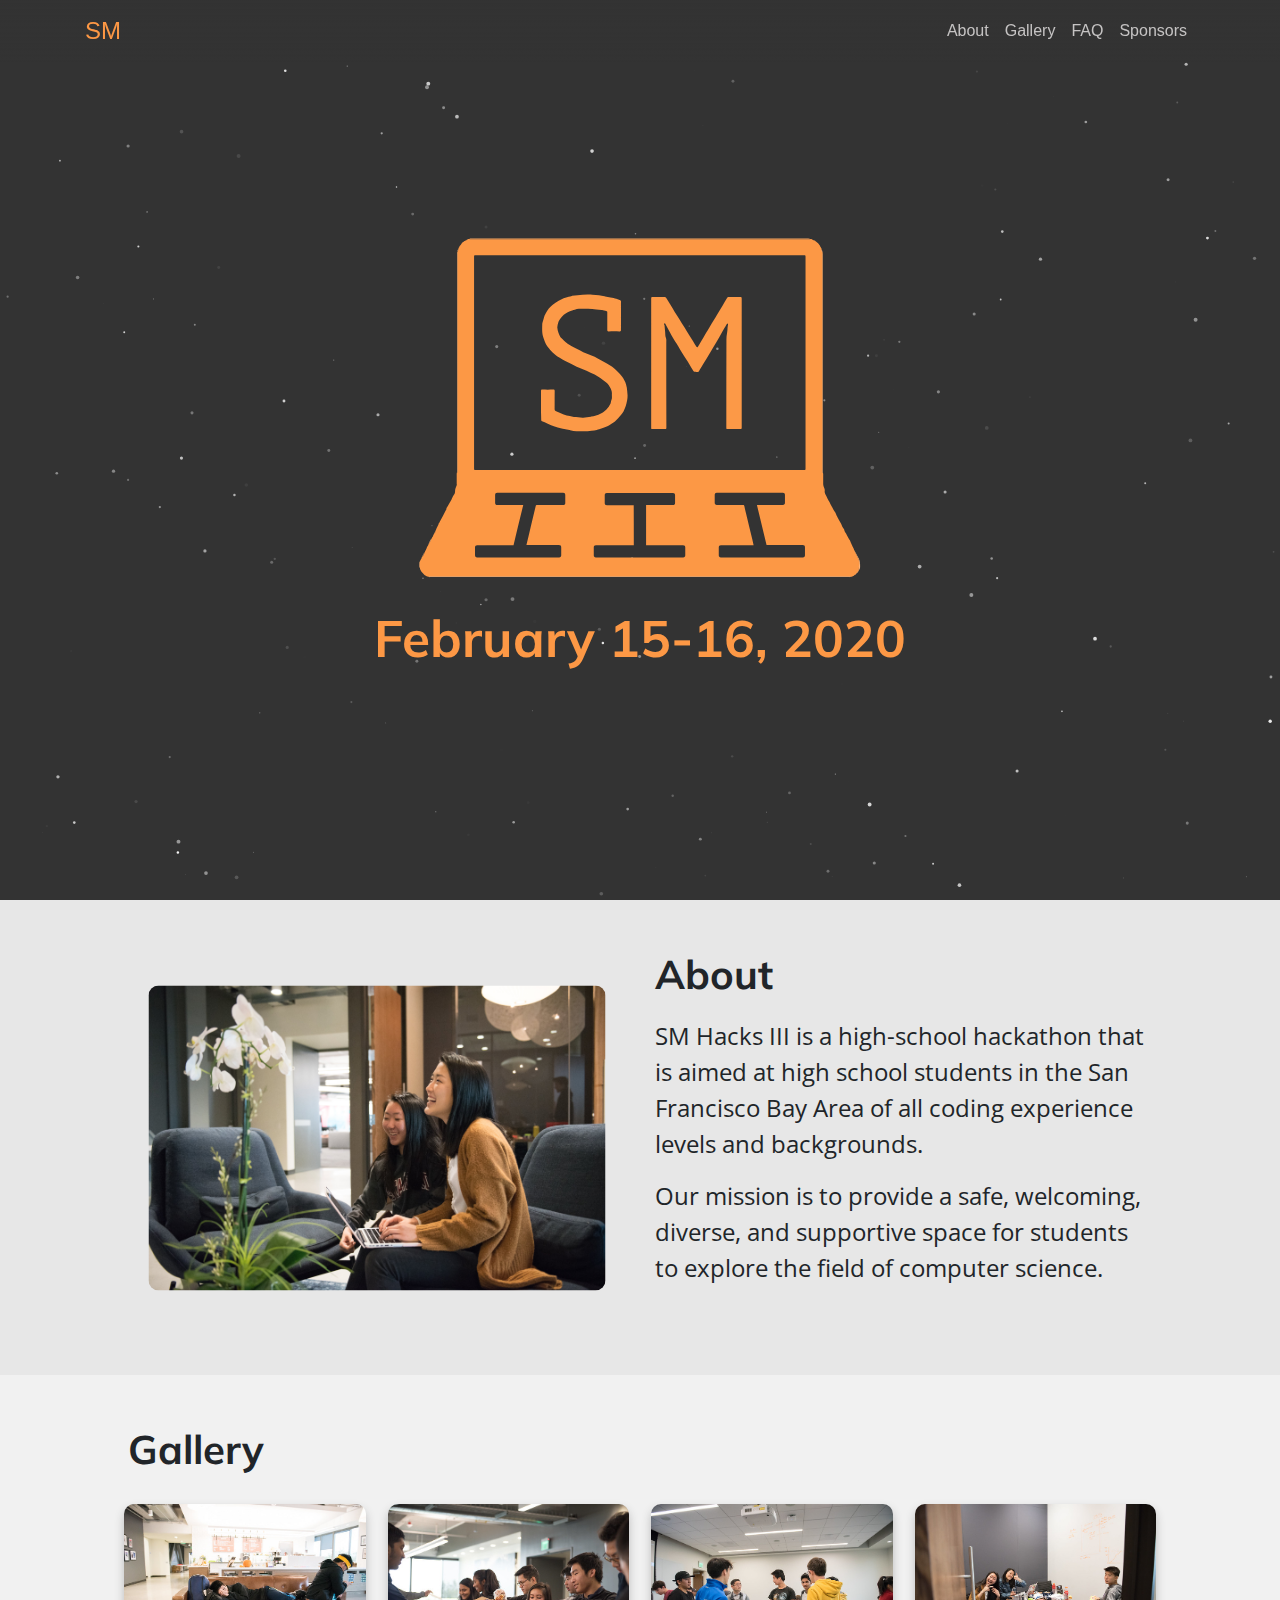
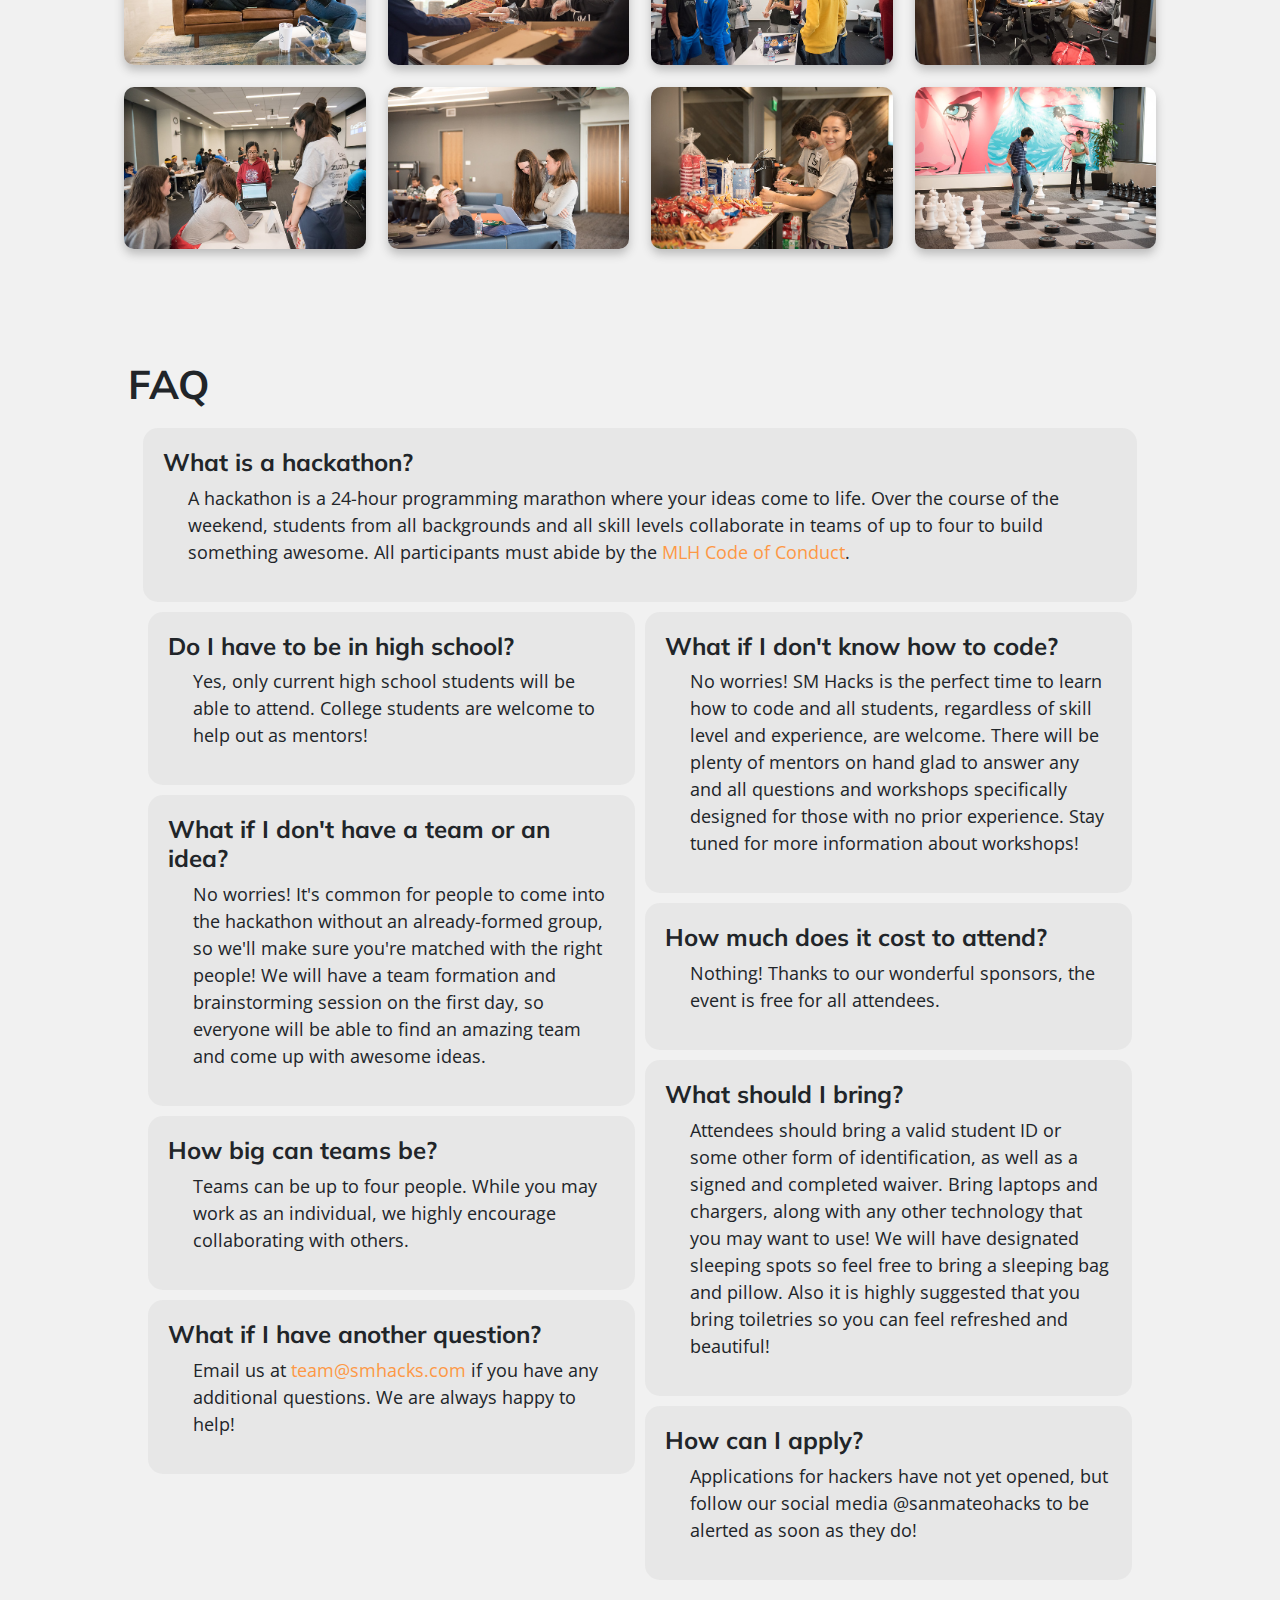
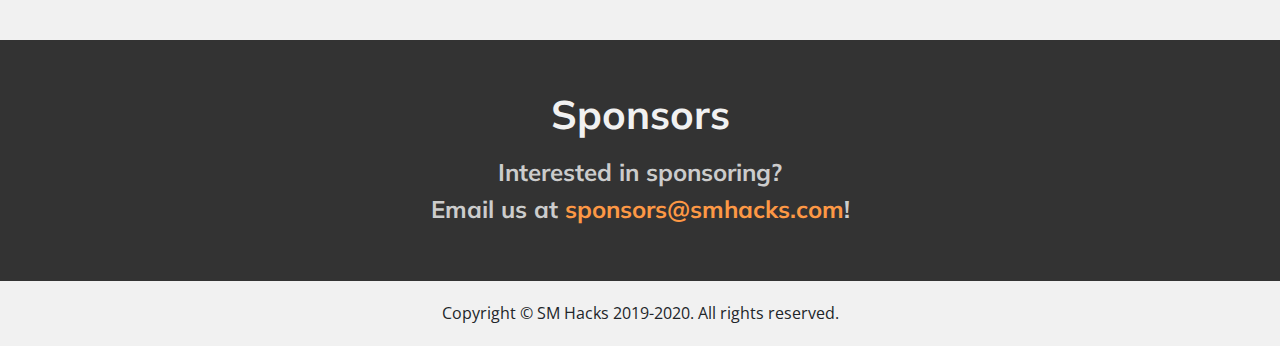
==== index.html @ 68ace14b "Merge pull request #31 from SMHacks/gh-pages" ====
<!DOCTYPE html>
<html lang="en">
<head>
  <meta charset="UTF-8"/>
  <meta name="viewport" content="width=device-width, initial-scale=1.0">
  <title>SM Hacks III</title>

  <link rel="icon" href="assets/img/logo.ico"/>

  <!--  Animate CSS -->
  <link rel="stylesheet" href="https://cdnjs.cloudflare.com/ajax/libs/animate.css/3.7.2/animate.min.css">

  <!-- Bootstrap CSS -->
  <link
      rel="stylesheet"
      type="text/css"
      href="https://stackpath.bootstrapcdn.com/bootstrap/4.3.1/css/bootstrap.min.css"
  />
  <!--  <link rel="stylesheet" href="css/bootstrap.min.css"/>-->

  <!-- Fonts -->
  <link
      href="https://fonts.googleapis.com/css?family=Muli|Open+Sans&display=swap"
      rel="stylesheet"
  />

  <!-- Style CSS -->
  <link rel="stylesheet" type="text/css" href="css/styles.css"/>
</head>

<body>
<main>
  <a class="anchor" id="top"></a>
  <nav class="navbar navbar-expand-lg bg-navbar flex-column flex-md-row" id="nav">
    <div class="container">
      <a class="navbar-brand" href="#top">SM</a>
      <button
          class="navbar-toggler"
          type="button"
          data-toggle="collapse"
          data-target="#navbarNav"
          aria-controls="navbarNav"
          aria-expanded="false"
          aria-label="Toggle navigation"
      >
        <span class="navbar-toggler-icon"><i class="fas fa-bars fa-lg"></i></span>
      </button>
      <div class="collapse navbar-collapse" id="navbarNav">
        <ul class="navbar-nav ml-auto">
          <li class="nav-item">
            <a class="nav-link" href="#about">About</a>
          </li>
          <li class="nav-item">
            <a class="nav-link" href="#gallery">Gallery</a>
          </li>
          <!--          <li class="nav-item">-->
          <!--            <a class="nav-link" href="#schedule">Schedule</a>-->
          <!--          </li>-->
          <li class="nav-item">
            <a class="nav-link" href="#faq">FAQ</a>
          </li>
          <!--          <li class="nav-item">-->
          <!--            <a class="nav-link" href="#organizers">Organizers</a>-->
          <!--          </li>-->
          <li class="nav-item">
            <a class="nav-link" href="#sponsors-head">Sponsors</a>
          </li>
        </ul>
      </div>
    </div>
  </nav>

  <div id="top-background-container"></div>

  <section id="top-section">
    <div class="container-fluid content-div" id="title-div">
      <div id="logo-div" class="row">
        <img id="logo-img" src="assets/img/logo.svg" alt="Logo"/>
      </div>
      <h1 class="top-info">February 15-16, 2020</h1>
      <!--            <h2>Location TBD</h2>-->
    </div>
  </section>

  <section id="about-section">
    <a class="anchor" id="about"></a>
    <div class="content-div">
      <div class="row">
        <div class="col-12 col-md-6 align-middle" id="about-img-div">
          <!--       Image       -->
          <img class="block" id="about-img" src="assets/img/about.jpg" alt="group-photo">
        </div>
        <div class="col-12 col-md-6 align-middle" id="about-text-div">
          <div id="about-text">
            <h1 class="heading">About</h1>
            <p>
              SM Hacks III is a high-school hackathon that is aimed at high
              school students in the San Francisco Bay Area of all coding
              experience levels and backgrounds.
            </p>
            <p>
              Our mission is to provide a safe, welcoming, diverse, and
              supportive space for students to explore the field of computer
              science.
            </p>
          </div>
        </div>
      </div>
    </div>
  </section>

  <section id="gallery-section">
    <a class="anchor" id="gallery"></a>
    <div class="content-div">
      <h1 class="heading">Gallery</h1>
      <div id="gallery-div">
        <div class="row">
          <div class="col-6 col-lg-3 gallery-img-div">
            <div class="gallery-modal-toggle btn"
                 data-toggle="modal" data-target="#modal-gallery-img">
              <img class="img-fluid gallery-img"
                   src="assets/img/gallery/downtime1-sm.jpg"
                   alt="downtime1">
            </div>
          </div>
          <div class="col-6 col-lg-3 gallery-img-div">
            <div class="gallery-modal-toggle btn"
                 data-toggle="modal" data-target="#modal-gallery-img">
              <img class="img-fluid gallery-img"
                   src="assets/img/gallery/food1-sm.jpg"
                   alt="food1">
            </div>
          </div>
          <div class="col-6 col-lg-3 gallery-img-div">
            <div class="gallery-modal-toggle btn"
                 data-toggle="modal" data-target="#modal-gallery-img">
              <img class="img-fluid gallery-img"
                   src="assets/img/gallery/judging1-sm.jpg"
                   alt="judging1">
            </div>
          </div>
          <div class="col-6 col-lg-3 gallery-img-div">
            <div class="gallery-modal-toggle btn"
                 data-toggle="modal" data-target="#modal-gallery-img">
              <img class="img-fluid gallery-img"
                   src="assets/img/gallery/working1-sm.jpg"
                   alt="working1">
            </div>
          </div>
        </div>
        <div class="row">
          <div class="col-6 col-lg-3 gallery-img-div">
            <div class="gallery-modal-toggle btn"
                 data-toggle="modal" data-target="#modal-gallery-img">
              <img class="img-fluid gallery-img"
                   src="assets/img/gallery/judging2-sm.jpg"
                   alt="judging2">
            </div>
          </div>
          <div class="col-6 col-lg-3 gallery-img-div">
            <div class="gallery-modal-toggle btn"
                 data-toggle="modal" data-target="#modal-gallery-img">
              <img class="img-fluid gallery-img"
                   src="assets/img/gallery/working2-sm.jpg"
                   alt="working2">
            </div>
          </div>
          <div class="col-6 col-lg-3 gallery-img-div">
            <div class="gallery-modal-toggle btn"
                 data-toggle="modal" data-target="#modal-gallery-img">
              <img class="img-fluid gallery-img"
                   src="assets/img/gallery/food2-sm.jpg"
                   alt="food2">
            </div>
          </div>
          <div class="col-6 col-lg-3 gallery-img-div">
            <div class="gallery-modal-toggle btn"
                 data-toggle="modal" data-target="#modal-gallery-img">
              <img class="img-fluid gallery-img"
                   src="assets/img/gallery/downtime2-sm.jpg"
                   alt="downtime2">
            </div>
          </div>
        </div>
      </div>
    </div>

    <!-- Image Modal -->
    <div class="modal fade" id="modal-gallery-img" tabindex="-1" role="dialog" aria-hidden="true">
      <div class="modal-dialog modal-lg modal-dialog-centered" role="document">
        <div class="modal-content">
          <div class="modal-body text-center">
            <div class="d-inline-flex">
              <div id="modal-gallery-prev-div">
                <i id="modal-gallery-prev" class="modal-arrow fas fa-chevron-left"></i>
              </div>
              <img id="modal-gallery-img-lg" class="img-fluid" src="" alt="gallery-img-lg">
              <div id="modal-gallery-next-div">
                <i id="modal-gallery-next" class="fas fa-chevron-right"></i>
              </div>
            </div>
          </div>
        </div>
      </div>
    </div>

  </section>

<!--  <section id="schedule-section">-->
<!--    <a class="anchor" id="schedule"></a>-->
<!--    <div class="content-div">-->
<!--      <h1 class="heading">Schedule</h1>-->
<!--      <div class="container-fluid" id="schedule-wrapper">-->
<!--        <div class="row">-->
<!--          &lt;!&ndash;    SATURDAY    &ndash;&gt;-->
<!--          <div class="col-md-12 col-lg-6" id="scheduleSat">-->
<!--            <h2>Saturday - Feburary 15</h2>-->
<!--            <div class="schedule-event-div schedule-scrollbar">-->
<!--              <table class="table">-->
<!--                <thead>-->
<!--                <tr class="schedule-top-header">-->
<!--                  <th class="th-time">Time</th>-->
<!--                  <th class="th-event">Event</th>-->
<!--                </tr>-->
<!--                </thead>-->
<!--                <tbody></tbody>-->
<!--              </table>-->
<!--            </div>-->
<!--          </div>-->
<!--          &lt;!&ndash;    SUNDAY    &ndash;&gt;-->
<!--          <div class="col-md-12 col-lg-6" id="scheduleSun">-->
<!--            <h2>Sunday - Feburary 16</h2>-->
<!--            <div class="schedule-event-div schedule-scrollbar">-->
<!--              <table class="table">-->
<!--                <thead>-->
<!--                <tr class="schedule-top-header">-->
<!--                  <th class="th-time">Time</th>-->
<!--                  <th class="th-event">Event</th>-->
<!--                </tr>-->
<!--                </thead>-->
<!--                <tbody></tbody>-->
<!--              </table>-->
<!--            </div>-->
<!--          </div>-->
<!--        </div>-->
<!--        <div class="schedule-footer">-->
<!--          <p><i>Click on an event to view more details.</i></p>-->
<!--          <p>Events subject to change.</p>-->
<!--        </div>-->
<!--      </div>-->
<!--    </div>-->
<!--  </section>-->

  <!-- TODO: Add email subscription -->

  <section id="faq-section">
    <a class="anchor" id="faq"></a>
    <div class="content-div">
      <h1 class="heading">FAQ</h1>
      <!--        Copied from old website         -->
      <div class="container-fluid" id="faq-content">
        <div class="block faq-top-container">
          <h3>What is a hackathon?</h3>
          <p>
            A hackathon is a 24-hour programming marathon where your ideas
            come to life. Over the course of the weekend, students from
            all backgrounds and all skill levels collaborate in teams of
            up to four to build something awesome. All participants must
            abide by the
            <a
                class="link"
                href="./assets/pdf/mlh-code-of-conduct.pdf"
                target="_blank"
            >MLH Code of Conduct</a
            >.
          </p>
        </div>

        <div class="d-flex flex-column flex-md-row">
          <!--            Left FAQs     -->
          <div class="flex-column faq-flexbox">

            <div class="block faq-container">
              <div data-toggle="" data-target="#faq-2">
                <h3>Do I have to be in high school?</h3>
              </div>
              <div id="faq-2" class="">
                <p>
                  Yes, only current high school students will be able to
                  attend. College students are welcome to help out as
                  mentors!
                </p>
              </div>
            </div>

            <div class="block faq-container">
              <div data-toggle="" data-target="#faq-3">
                <h3>What if I don't have a team or an idea?</h3>
              </div>
              <div id="faq-3" class="">
                <p>
                  No worries! It's common for people to come into the
                  hackathon without an already-formed group, so we'll make
                  sure you're matched with the right people! We will have a
                  team formation and brainstorming session on the first day, so
                  everyone will be able to find an amazing team and come up with awesome
                  ideas.
                </p>
              </div>
            </div>

            <div class="block faq-container">
              <div data-toggle="" data-target="#faq-4">
                <h3>How big can teams be?</h3>
              </div>
              <div id="faq-4" class="">
                <p>
                  Teams can be up to four people. While you may work as an
                  individual, we highly encourage collaborating with others.
                </p>
              </div>
            </div>

            <div class="block faq-container">
              <div data-toggle="" data-target="#faq-8">
                <h3>What if I have another question?</h3>
              </div>
              <div id="faq-8" class="">
                <p>
                  Email us at
                  <a class="link" href="mailto:team@smhacks.com"
                  >team@smhacks.com</a
                  >
                  if you have any additional questions. We are always happy to
                  help!
                </p>
              </div>
            </div>

          </div>

          <!--            Right FAQs    -->
          <div class="flex-column faq-flexbox">

            <div class="block faq-container">
              <div data-toggle="" data-target="#faq-1">
                <h3>What if I don't know how to code?</h3>
              </div>
              <div id="faq-1" class="">
                <p>
                  No worries! SM Hacks is the perfect time to learn how to
                  code and all students, regardless of skill level and
                  experience, are welcome. There will be plenty of mentors on
                  hand glad to answer any and all questions and workshops
                  specifically designed for those with no prior experience.
                  Stay tuned for more information about workshops!
                </p>
              </div>
            </div>

            <div class="block faq-container">
              <div data-toggle="" data-target="#faq-6">
                <h3>How much does it cost to attend?</h3>
              </div>
              <div id="faq-6" class="">
                <p>
                  Nothing! Thanks to our wonderful sponsors, the event is free for all attendees.
                </p>
              </div>
            </div>

            <div class="block faq-container">
              <div data-toggle="" data-target="#faq-5">
                <h3>What should I bring?</h3>
              </div>
              <div id="faq-5" class="">
                <p>
                  Attendees should bring a valid student ID or some other form
                  of identification, as well as a signed and completed waiver.
                  Bring laptops and chargers, along with any other technology
                  that you may want to use! We will have designated sleeping
                  spots so feel free to bring a sleeping bag and pillow. Also
                  it is highly suggested that you bring toiletries so you can
                  feel refreshed and beautiful!
                </p>
              </div>
            </div>

            <div class="block faq-container">
              <div data-toggle="" data-target="#faq-7">
                <h3>How can I apply?</h3>
              </div>
              <div id="faq-7" class="">
                <!-- TODO: create notification system; mailchimp?-->
                <p>
                  Applications for hackers have not yet opened, but follow our social media @sanmateohacks to be alerted
                  as soon as they do!
                </p>
              </div>
            </div>

          </div>
        </div>

      </div>
    </div>
  </section>

    <section id="sponsors-head">
        <div class="content-div">
            <h1 class="heading">Sponsors</h1>
            <h4>Interested in sponsoring?</h4>
            <h4>
                Email us at
                <a class="link" href="mailto:sponsors@smhacks.com"
                >sponsors@smhacks.com</a
                >!
            </h4>
        </div>
    </section>

<!--    <section id="sponsors-section">-->
<!--        <a class="anchor" id="sponsors"></a>-->
<!--        <div class="content-div"></div>-->
<!--    </section>-->

<!--    <section id="organizers-section">-->
<!--        <a class="anchor" id="organizers"></a>-->
<!--        <div class="content-div">-->
<!--            <h1 class="heading">Organizers</h1>-->
<!--            <div id="organizers-div" class="text-center">-->
<!--                &lt;!&ndash;-->
<!--                  TODO: use production images-->
<!--                 &ndash;&gt;-->
<!--                <div class="row">-->
<!--                    <div class="col-6 col-md-3 organizer-img-div">-->
<!--                        <figure>-->
<!--                            <img class="img-fluid organizer-img"-->
<!--                                 src="assets/img/headshots/jason_min.jpg" alt="Jason">-->
<!--                            <h4>Jason L.</h4>-->
<!--                            <figcaption>Lead and Sponsorship Director</figcaption>-->
<!--                        </figure>-->
<!--                    </div>-->
<!--                    <div class="col-6 col-md-3 organizer-img-div">-->
<!--                        <figure>-->
<!--                            <img class="img-fluid organizer-img"-->
<!--                                 src="assets/img/headshots/alec_min.jpg" alt="Alec">-->
<!--                            <h4>Alec L.</h4>-->
<!--                            <figcaption>Operations Director</figcaption>-->
<!--                        </figure>-->
<!--                    </div>-->
<!--                    <div class="col-6 col-md-3 organizer-img-div">-->
<!--                        <figure>-->
<!--                            <img class="img-fluid organizer-img"-->
<!--                                 src="assets/img/headshots/kristine_min.jpg" alt="Alec">-->
<!--                            <h4>Kristine K.</h4>-->
<!--                            <figcaption>Outreach Director</figcaption>-->
<!--                        </figure>-->
<!--                    </div>-->
<!--                    <div class="col-6 col-md-3 organizer-img-div">-->
<!--                        <figure>-->
<!--                            <img class="img-fluid organizer-img"-->
<!--                                 src="assets/img/headshots/alex_min.jpg" alt="Alec">-->
<!--                            <h4>Alex N.</h4>-->
<!--                            <figcaption>Tech Director</figcaption>-->
<!--                        </figure>-->
<!--                    </div>-->
<!--                </div>-->

<!--                <div class="row">-->
<!--                    <div class="col-6 col-md-3 organizer-img-div">-->
<!--                        <figure>-->
<!--                            <img class="img-fluid organizer-img"-->
<!--                                 src="assets/img/headshots/bhavik_min.jpg" alt="Bhavik">-->
<!--                            <h4>Bhavik J.</h4>-->
<!--                            <figcaption>Operations</figcaption>-->
<!--                        </figure>-->
<!--                    </div>-->
<!--                    <div class="col-6 col-md-3 organizer-img-div">-->
<!--                        <figure>-->
<!--                            <img class="img-fluid organizer-img"-->
<!--                                 src="assets/img/headshots/brandon_min.jpg" alt="Brandon">-->
<!--                            <h4>Brandon L.</h4>-->
<!--                            <figcaption>Operations</figcaption>-->
<!--                        </figure>-->
<!--                    </div>-->
<!--                    <div class="col-6 col-md-3 organizer-img-div">-->
<!--                        <figure>-->
<!--                            <img class="img-fluid organizer-img"-->
<!--                                 src="assets/img/headshots/nerissa_min.jpg" alt="Nerissa">-->
<!--                            <h4>Nerissa C.</h4>-->
<!--                            <figcaption>Outreach</figcaption>-->
<!--                        </figure>-->
<!--                    </div>-->
<!--                    <div class="col-6 col-md-3 organizer-img-div">-->
<!--                        <figure>-->
<!--                            <img class="img-fluid organizer-img"-->
<!--                                 src="assets/img/headshots/jessie_min.jpg" alt="Jessie">-->
<!--                            <h4>Jessie J.</h4>-->
<!--                            <figcaption>Tech</figcaption>-->
<!--                        </figure>-->
<!--                    </div>-->
<!--                </div>-->
<!--                <div class="row">-->
<!--                    <div class="col-6 col-md-3 organizer-img-div mx-auto">-->
<!--                        <figure>-->
<!--                            <img class="img-fluid organizer-img"-->
<!--                                 src="assets/img/headshots/akhil_min.jpg" alt="Akhil">-->
<!--                            <h4>Akhil M.</h4>-->
<!--                            <figcaption>Operations</figcaption>-->
<!--                        </figure>-->
<!--                    </div>-->
<!--                    <div class="col-6 col-md-3 organizer-img-div mx-auto">-->
<!--                        <figure>-->
<!--                            <img class="img-fluid organizer-img"-->
<!--                                 src="assets/img/headshots/jeffrey_min.jpg" alt="Jeffrey">-->
<!--                            <h4>Jeffrey D.</h4>-->
<!--                            <figcaption>Outreach</figcaption>-->
<!--                        </figure>-->
<!--                    </div>-->
<!--                    <div class="col-6 col-md-3 organizer-img-div mx-auto">-->
<!--                        <figure>-->
<!--                            <img class="img-fluid organizer-img"-->
<!--                                 src="assets/img/headshots/emmanuel_min.jpg" alt="Emmanuel">-->
<!--                            <h4>Emmanuel C.</h4>-->
<!--                            <figcaption>Tech</figcaption>-->
<!--                        </figure>-->
<!--                    </div>-->
<!--                </div>-->
<!--            </div>-->
<!--        </div>-->
<!--    </section>-->
</main>

<!--<a href="#top" id="top-button" class="nav-link"><i class="fa fa-chevron-up"></i></a>-->

<footer>
  <div class="container">
    <p>Copyright &copy; SM Hacks 2019-2020. All rights reserved.</p>
  </div>
</footer>

<!-- Jquery JS -->
<script src="https://ajax.googleapis.com/ajax/libs/jquery/3.2.1/jquery.min.js"></script>
<script
    src="https://code.jquery.com/ui/1.12.1/jquery-ui.js"
    integrity="sha256-T0Vest3yCU7pafRw9r+settMBX6JkKN06dqBnpQ8d30="
    crossorigin="anonymous"
></script>

<!-- Font Awesome -->
<script src="https://kit.fontawesome.com/0d51adadb3.js"></script>

<!-- Popper JS -->
<script
    src="https://cdnjs.cloudflare.com/ajax/libs/popper.js/1.11.0/umd/popper.min.js"
    integrity="sha384-b/U6ypiBEHpOf/4+1nzFpr53nxSS+GLCkfwBdFNTxtclqqenISfwAzpKaMNFNmj4"
    crossorigin="anonymous"
></script>

<!-- Bootstrap JS -->
<script src="js/bootstrap.min.js"></script>

<!-- Modal Script -->
<script src="js/modal-script.js"></script>

<!-- Moment.js Library -->
<script src="https://momentjs.com/downloads/moment.min.js"></script>
<script src="js/moment.min.js"></script>

<!-- Particle JS -->
<script src="js/particles.min.js"></script>
<script src="js/particle-script.js"></script>

<!-- Smooth Scrolling Script -->
<script src="js/scroll-script.js"></script>

<!-- Schedule Script -->
<script src="js/schedule-data.js"></script>
<script src="js/schedule.js"></script>

</body>
</html>
---- css/styles.css ----
/* ----- CONSTANTS ----- */
:root {
    --panel-bg-light: #F1F1F1;
    --panel-bg-dark: #E7E7E7;
    --bg-grey: #333333;
    --text-orange: #FD9845;
    --panel-bg-orange: #ffddc2;
}

/* ----- FONTS ----- */
h1, h2, h3, h4, h5, h6 {
    font-family: "Muli", sans-serif;
    font-weight: bold;
}

p {
    font-family: "Open Sans", sans-serif;
}

/*
TODO:
   Scale font size with window size
*/

body, footer {
    width: 100%;
    background-color: var(--panel-bg-light);
}

/* Prevent scrollbar on body from disappearing when modal appears */
.modal-open {
    position: fixed;
    overflow-y: scroll;
    padding-right: 0 !important;
}

.modal {
    padding-right: 0 !important;
    overflow: hidden !important;
}

.content-div {
    margin: auto;
    max-width: 1050px;
}

section p {
    font-size: x-large;
}

a, a:visited, a:link {
    color: #FD9845;
}

/* ----- NAV ----- */

#nav .navbar-brand {
    color: #fd9845;
    font-size: 1.5em;
}

#nav .nav-item .nav-link {
    color: #c5c3c3;
}

#nav .nav-item:hover .nav-link {
    color: #fd9845;
}

#nav {
    position: fixed;
    top: 0;
    width: 100%;
    z-index: 9998;

}

.fas.fa-bars {
    /* Mobile menu */
    color: #fd9845;
    vertical-align: -35%;
}

.bg-navbar {
    background: -webkit-gradient(linear, left top, left bottom, from(rgb(51, 51, 51)), to(rgba(51, 51, 51, 0)));
    background: linear-gradient(rgb(51, 51, 51), rgba(51, 51, 51, 0));
}

.bg-navbar.scrolled {
    background-color: var(--bg-grey);
    opacity: 1;
}

.anchor {
    display: block;
    position: relative;
    top: -112px;
    visibility: hidden;
}

/* ----- SECTION SPACING ----- */

section {
    background-color: var(--panel-bg-light);
    padding: 50px 10vw;
    width: 100%;
    -ms-flex-line-pack: center;
        align-content: center;
    -webkit-box-pack: center;
        -ms-flex-pack: center;
            justify-content: center;
    -webkit-box-align: center;
        -ms-flex-align: center;
            align-items: center;
}

.heading {
    margin-bottom: 20px;
}

/* ----- TOP ----- */

#top-section {
    position: relative;
    background-color: transparent;
    color: #FD9845;
    margin-top: 0;
    padding-top: 150px;
    padding-bottom: 150px;
    text-align: center;
    height: 100vh;
    min-height: 400px;
}

#top-background-container {
    padding-top: 62px;
    left: 0;
    width: 100vw;
    height: 100vh;
    position: fixed;
    z-index: -1;
    /*background-image: url(../assets/img/background.png);*/
    background-repeat: no-repeat;
    background-color: var(--bg-grey);
}

#title-div {
    position: absolute;
    top: 50%;
    left: 50%;
    -webkit-transform: translate(-50%, -50%);
            transform: translate(-50%, -50%);
}

#title-text {
    font-size: 8vw;
    font-weight: bold;
    font-style: italic;
}

.top-info {
    font-size: 4vw;
}

#logo-div {
    padding: 15px;
}

#logo-img {
    left: 50%;
    -webkit-transform: translate(-50%);
            transform: translate(-50%);
    margin-bottom: 15px;
    height: 340px;
    position: relative;
    pointer-events: none;
}

/* ----- ABOUT ----- */

#about-section {
    background-color: var(--panel-bg-dark);
}

#about-text-div {
    border-radius: 3px;
    /*background-color: var(--panel-bg-dark);*/
}

#about-text {
    position: relative;
    /*top: 50%;*/
    /*transform: translateY(-50%);*/
}

#about-img-div {
    background-color: var(--panel-bg-dark);
    display: none;
    padding: 35px;
    position: relative;
}

#about-img {
    border-radius: 10px;
    position: relative;
    top: 50%;
    left: 50%;
    -webkit-transform: translate(-50%, -50%);
            transform: translate(-50%, -50%);
    width: 100%;
    -o-object-fit: contain;
       object-fit: contain;
}

/* ----- GALLERY ----- */

#gallery-section {
    background-color: var(--panel-bg-light);

}

.gallery-img-div {
    padding: 10px;
}

.gallery-img-div .gallery-modal-toggle {
    padding: 0;
    margin: 0;
}

.gallery-img {
    border-radius: 10px;
    width: 100%;
    -o-object-fit: scale-down;
       object-fit: scale-down;
    -webkit-box-shadow: 0 5px 10px #BBB;
            box-shadow: 0 5px 10px #BBB;
    -webkit-transition: all 0.25s ease-in-out;
    transition: all 0.25s ease-in-out;
}

.gallery-img:hover {
    -webkit-transform: scale(1.025, 1.025);
            transform: scale(1.025, 1.025);
}

#modal-gallery-img {
    -webkit-animation-duration: 0.25s;
            animation-duration: 0.25s;
    -ms-user-select: none;
    -moz-user-select: none;
    -webkit-user-select: none;
    user-select: none;
}

#modal-gallery-img .modal-content {
    background: transparent;
    border: none;
}

#modal-gallery-img .modal-dialog {
    height: auto;
    width: auto;
}

#modal-gallery-img .modal-body {
    padding: 0 50px;
}

#modal-gallery-img img {
    -o-object-fit: fill;
       object-fit: fill;
    height: 100%;
    width: 100%;
    border-radius: 15px;
}

#modal-gallery-next, #modal-gallery-prev {
    top: 50%;
    position: absolute;
    margin: 0 15px;
    font-size: 30px;
    color: #FFFFFF;
    -webkit-transition: -webkit-filter 0.25s ease;
    transition: filter 0.25s ease, -webkit-filter 0.25s ease;
    -webkit-transform: translateY(-50%);
            transform: translateY(-50%);
}

#modal-gallery-prev {
    left: 20px;
    -webkit-transform: translateX(-100%) translateY(-50%);
            transform: translateX(-100%) translateY(-50%);
}

#modal-gallery-next:hover, #modal-gallery-prev:hover {
    -webkit-filter: drop-shadow(0 0 10px var(--panel-bg-light));
            filter: drop-shadow(0 0 10px var(--panel-bg-light));
}

.modal-backdrop {
    opacity: 0;
    -webkit-transition: opacity 0.25s ease;
    transition: opacity 0.25s ease;
}

.modal-backdrop.show {
    opacity: 0.6;
}


/* ----- SCHEDULE ----- */

#schedule-section {
    background-color: var(--panel-bg-dark);
}

#schedule-wrapper {
    background: var(--panel-bg-light);
    border-radius: 25px;
    margin-top: 50px;
    padding: 40px;
}

#schedule-section th, #schedule-section td {
    color: #000;
    padding: 10px;
    font-size: 18px;
    vertical-align: middle;
}

#schedule-section tbody tr:not(.active):hover {
    background: #E0E0E0;
}

#schedule-section table {
    border-collapse: collapse;
    width: 90%;
    margin-right: auto;
    margin-left: auto;
    margin-bottom: 15px;
}

.sat-time, .sun-time, .th-time {
    white-space: nowrap;
    text-align: right;
}

.sat-event, .sun-event, .th-event {
    text-align: left;
}

#schedule-section .btn {
    margin-bottom: 20px;
    width: 80%;
    font-size: 16px;
    background: #a6a6a6;
    border: 2px solid #a6a6a6;
    border-radius: 15px;
    color: white;
}

#schedule-section .btn:hover {
    background: transparent;
    color: #a6a6a6;
}

#schedule-section .fa-location-arrow {
    margin-right: 10px;
}

.nav-arrows {
    user-select: none;
    -moz-user-select: none;
    -ms-user-select: none;
    -webkit-user-select: none;
}

#schedule-section .fa-arrow-circle-left, #schedule-section .fa-arrow-circle-right {
    position: relative;
    border: none;
    background: transparent;
    font-size: 35px;
    outline: none;
    margin: 30px 0;
}

#schedule-section .fa-arrow-circle-left:hover, #schedule-section .fa-arrow-circle-right:hover {
    color: #FD9845 !important;
}

#schedule-section .tr {
    cursor: pointer;
}

#schedule-section #time, #schedule-section #location {
    text-align: left;
}

#scheduleSat .schedule-event-div {
    max-height: 350px;
    overflow-y: auto;
}

#scheduleSun .schedule-event-div {
    max-height: 350px;
    overflow-y: auto;
}

#schedule-section .active {
    background: #d9d9d9;
}

#schedule-section h2:not(#schedule-detail-event) {
    text-align: center;
    font-size: 30px;
    margin-bottom: 30px;
}

.schedule-footer {
    padding-top: 20px;
}

.schedule-footer * {
    text-align: center;
    font-size: medium;
    margin: 10px 0;
}

/* Scrollbar - Chrome/Safari */
.schedule-scrollbar::-webkit-scrollbar {
    width: 5px;
}

.schedule-scrollbar::-webkit-scrollbar-track {
    background: #FAC8A2;
    border-radius: 10px;
}

.schedule-scrollbar::-webkit-scrollbar-thumb {
    background: #FD9845;
    border-radius: 10px;
}

/* Scrollbar - Firefox */
.schedule-scrollbar {
    scrollbar-width: thin;
    scrollbar-color: #FD9845 #FAC8A2;
}

/* ----- FAQ ----- */

#faq-section {
}

#faq-section h3 {
    font-weight: bold;
    font-size: x-large;
}

#faq-section p {
    margin-left: 25px;
    font-size: large;
}

.faq-container, .faq-top-container {
    border-radius: 15px;
    background-color: var(--panel-bg-dark);
    padding: 20px;
    margin: 10px 0 0 0;
    -webkit-transition: -webkit-transform 0.25s ease-in-out;
    transition: transform 0.25s ease-in-out, -webkit-transform 0.25s ease-in-out;
}

.faq-container *, .faq-top-container * {
    -webkit-transition: none;
    transition: none;
}

.faq-container::after, .faq-top-container::after {
    content: "";
    border-radius: 15px;
    position: absolute;
    z-index: -1;
    top: 0;
    left: 0;
    width: 100%;
    height: 100%;
    -webkit-box-shadow: 0 5px 10px #CCC;
            box-shadow: 0 5px 10px #CCC;
    -webkit-transition: opacity 0.25s ease-in-out;
    transition: opacity 0.25s ease-in-out;
    opacity: 0;
}

.faq-container:hover, .faq-top-container:hover {
    -webkit-transform: scale(1.0048, 1.0048);
            transform: scale(1.0048, 1.0048);
}

.faq-container:hover::after, .faq-top-container:hover::after {
    opacity: 1;
}

.faq-top-container {
    margin-bottom: 0;
}

.faq-container {
    width: 100%;
}

.faq-flexbox {
    width: 100%;
    margin: 0 5px;
}

/* ----- SPONSORS ----- */

#sponsors-head {
    background-color: var(--bg-grey);
    color: var(--panel-bg-light);
    text-align: center;
}

#sponsors-head .heading {
    margin-bottom: 20px;
}

#sponsors-head h4 {
    color: #CCC;
}

#sponsors-section {

}

/* ----- ORGANIZERS ----- */

#organizers-section {
    background-color: var(--panel-bg-light);
}

.organizer-img-div {
    padding: 10px;
}

.organizer-img {
    border-radius: 50%;
    width: 80%;
    -o-object-fit: scale-down;
       object-fit: scale-down;
    -webkit-box-shadow: 0 4px 10px #BBB;
            box-shadow: 0 4px 10px #BBB;
    -webkit-transition: all 0.25s ease-in-out;
    transition: all 0.25s ease-in-out;
    margin-bottom: 10px;
}

.organizer-img:hover {
    -webkit-transform: scale(1.024, 1.024);
            transform: scale(1.024, 1.024);
}

/* ----- FOOTER ----- */

footer {
    padding: 5px 0;
    position: relative;
    background-color: var(--panel-bg-light);
    text-align: center;
}

footer p {
    margin-top: 15px;
}

/* ---- SCROLL-TO-TOP BUTTON ---- */
/*#top-button {*/
/*    position: fixed;*/
/*    bottom: 35px;*/
/*    right: 35px;*/
/*    background: var(--bg-grey);*/
/*    color: var(--panel-bg-light);*/
/*    opacity: 0.9;*/
/*    width: 50px;*/
/*    height: 50px;*/
/*    display: block;*/
/*    border-radius: 50px;*/
/*    z-index: 9999;*/
/*    text-align: center;*/
/*    padding-top: 12px;*/
/*}*/

/* ---- MEDIA QUERIES ---- */

/* Extra small devices (portrait phones, less than 576px)
 No media query since this is the default in Bootstrap */
/* Small devices (landscape phones, 576px and up) */
@media (min-width: 576px) {
}

/* Medium devices (tablets, 768px and up) */
@media (min-width: 768px) {
    #scheduleSat .schedule-event-div, #scheduleSun .schedule-event-div {
        max-height: 350px;
        overflow-y: auto;
    }
    #about-img-div {
        display: block;
    }
    .faq-container {
        margin: 10px 0;
    }
}

/* Large devices (desktops, 992px and up) */
@media (min-width: 992px) {
}

/* Extra large devices (large desktops, 1200px and up) */
@media (min-width: 1200px) {
}

/* Just to make sure the title text doesn't wrap */
@media (min-width: 2250px) {
    #title-text {
        font-size: 180px;
    }
    .top-info {
        font-size: 90px;
    }
}

/* Portrait */
@media screen and (orientation: portrait) {
}

@media screen and (orientation: portrait) and (min-width: 992px) {
}

/* Landscape */
@media screen and (orientation: landscape) {
}

/*========================*/
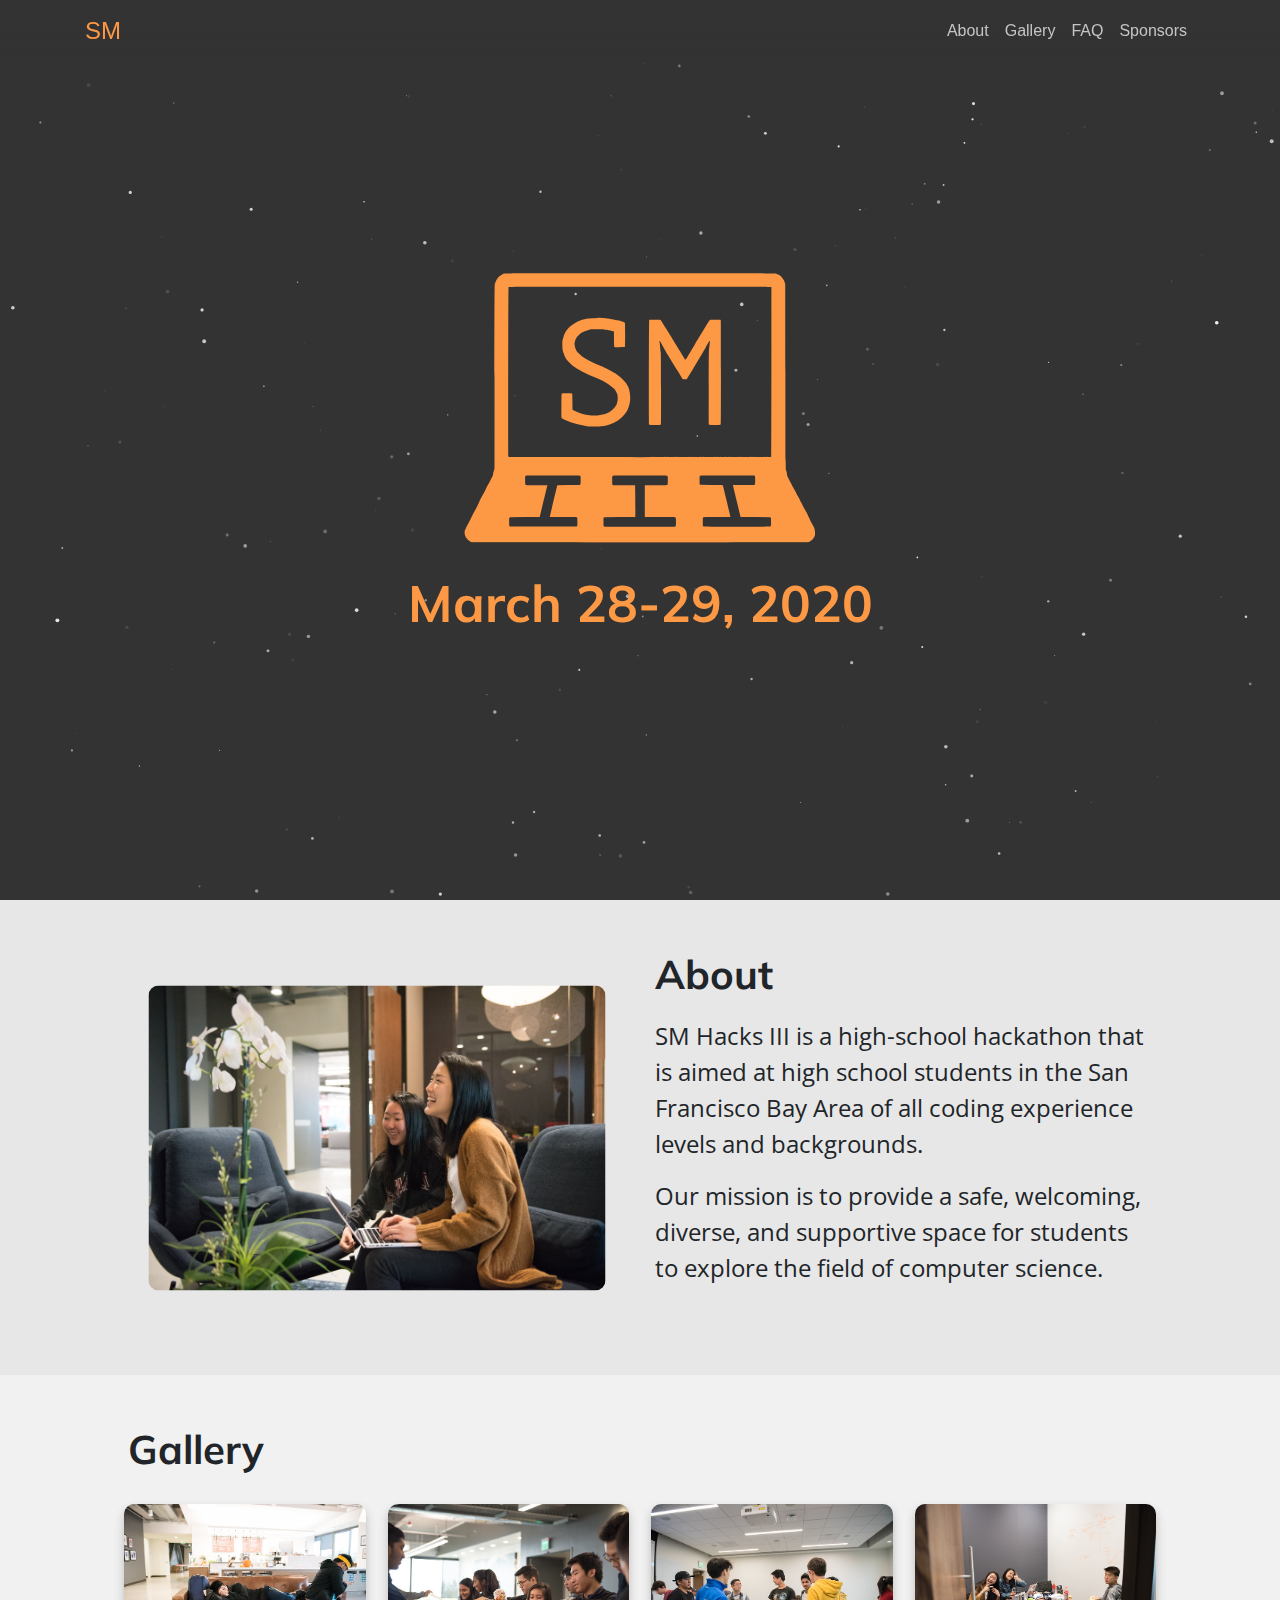
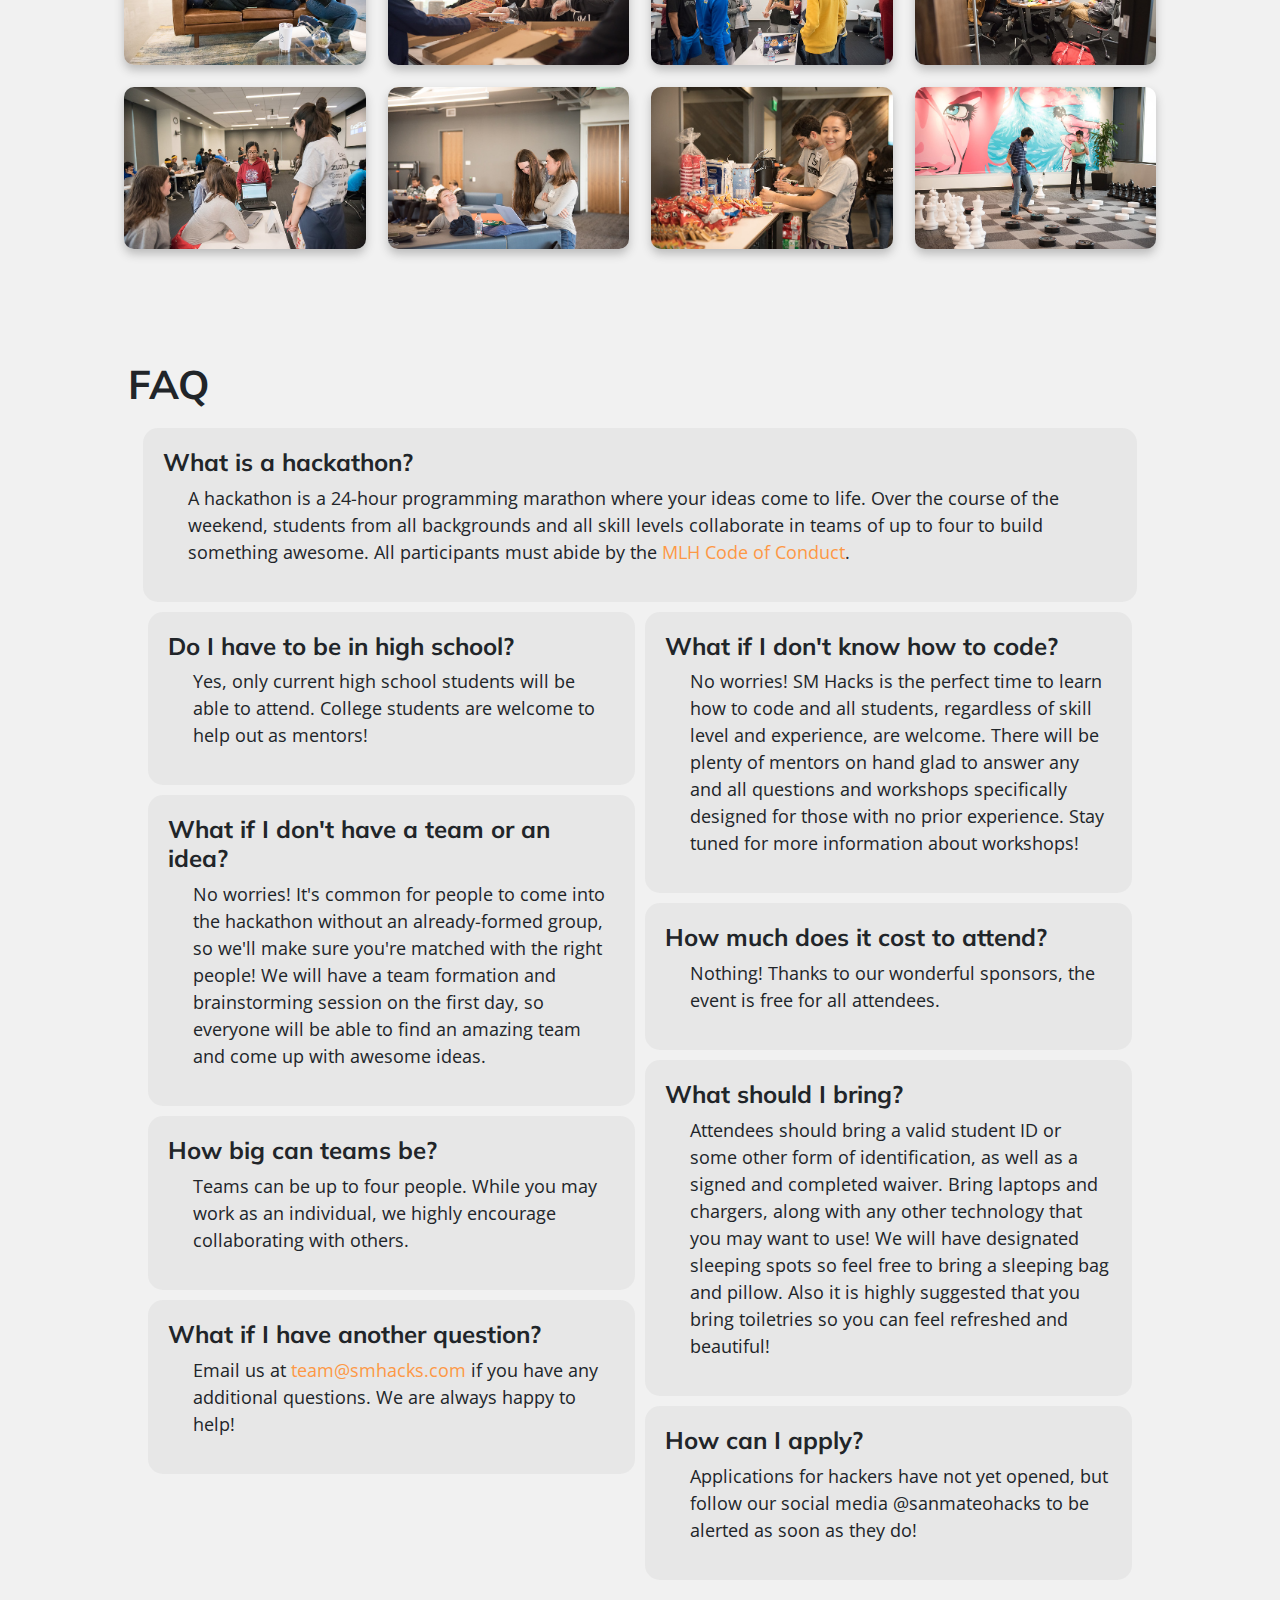
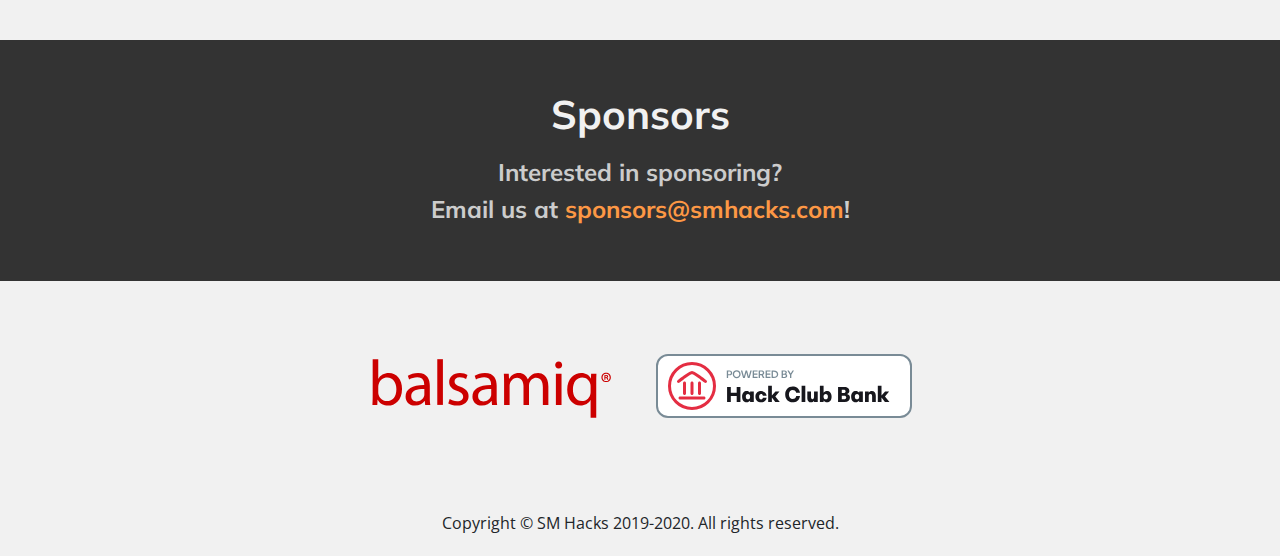
==== commit 7de76713: "Updated date, added Balsamiq and HCB to sponsors" ====
--- a/index.html
+++ b/index.html
@@ -77,7 +77,7 @@
       <div id="logo-div" class="row">
         <img id="logo-img" src="assets/img/logo.svg" alt="Logo"/>
       </div>
-      <h1 class="top-info">February 15-16, 2020</h1>
+      <h1 class="top-info">March 28-29, 2020</h1>
       <!--            <h2>Location TBD</h2>-->
     </div>
   </section>
@@ -206,50 +206,50 @@
 
   </section>
 
-<!--  <section id="schedule-section">-->
-<!--    <a class="anchor" id="schedule"></a>-->
-<!--    <div class="content-div">-->
-<!--      <h1 class="heading">Schedule</h1>-->
-<!--      <div class="container-fluid" id="schedule-wrapper">-->
-<!--        <div class="row">-->
-<!--          &lt;!&ndash;    SATURDAY    &ndash;&gt;-->
-<!--          <div class="col-md-12 col-lg-6" id="scheduleSat">-->
-<!--            <h2>Saturday - Feburary 15</h2>-->
-<!--            <div class="schedule-event-div schedule-scrollbar">-->
-<!--              <table class="table">-->
-<!--                <thead>-->
-<!--                <tr class="schedule-top-header">-->
-<!--                  <th class="th-time">Time</th>-->
-<!--                  <th class="th-event">Event</th>-->
-<!--                </tr>-->
-<!--                </thead>-->
-<!--                <tbody></tbody>-->
-<!--              </table>-->
-<!--            </div>-->
-<!--          </div>-->
-<!--          &lt;!&ndash;    SUNDAY    &ndash;&gt;-->
-<!--          <div class="col-md-12 col-lg-6" id="scheduleSun">-->
-<!--            <h2>Sunday - Feburary 16</h2>-->
-<!--            <div class="schedule-event-div schedule-scrollbar">-->
-<!--              <table class="table">-->
-<!--                <thead>-->
-<!--                <tr class="schedule-top-header">-->
-<!--                  <th class="th-time">Time</th>-->
-<!--                  <th class="th-event">Event</th>-->
-<!--                </tr>-->
-<!--                </thead>-->
-<!--                <tbody></tbody>-->
-<!--              </table>-->
-<!--            </div>-->
-<!--          </div>-->
-<!--        </div>-->
-<!--        <div class="schedule-footer">-->
-<!--          <p><i>Click on an event to view more details.</i></p>-->
-<!--          <p>Events subject to change.</p>-->
-<!--        </div>-->
-<!--      </div>-->
-<!--    </div>-->
-<!--  </section>-->
+  <!--  <section id="schedule-section">-->
+  <!--    <a class="anchor" id="schedule"></a>-->
+  <!--    <div class="content-div">-->
+  <!--      <h1 class="heading">Schedule</h1>-->
+  <!--      <div class="container-fluid" id="schedule-wrapper">-->
+  <!--        <div class="row">-->
+  <!--          &lt;!&ndash;    SATURDAY    &ndash;&gt;-->
+  <!--          <div class="col-md-12 col-lg-6" id="scheduleSat">-->
+  <!--            <h2>Saturday - Feburary 15</h2>-->
+  <!--            <div class="schedule-event-div schedule-scrollbar">-->
+  <!--              <table class="table">-->
+  <!--                <thead>-->
+  <!--                <tr class="schedule-top-header">-->
+  <!--                  <th class="th-time">Time</th>-->
+  <!--                  <th class="th-event">Event</th>-->
+  <!--                </tr>-->
+  <!--                </thead>-->
+  <!--                <tbody></tbody>-->
+  <!--              </table>-->
+  <!--            </div>-->
+  <!--          </div>-->
+  <!--          &lt;!&ndash;    SUNDAY    &ndash;&gt;-->
+  <!--          <div class="col-md-12 col-lg-6" id="scheduleSun">-->
+  <!--            <h2>Sunday - Feburary 16</h2>-->
+  <!--            <div class="schedule-event-div schedule-scrollbar">-->
+  <!--              <table class="table">-->
+  <!--                <thead>-->
+  <!--                <tr class="schedule-top-header">-->
+  <!--                  <th class="th-time">Time</th>-->
+  <!--                  <th class="th-event">Event</th>-->
+  <!--                </tr>-->
+  <!--                </thead>-->
+  <!--                <tbody></tbody>-->
+  <!--              </table>-->
+  <!--            </div>-->
+  <!--          </div>-->
+  <!--        </div>-->
+  <!--        <div class="schedule-footer">-->
+  <!--          <p><i>Click on an event to view more details.</i></p>-->
+  <!--          <p>Events subject to change.</p>-->
+  <!--        </div>-->
+  <!--      </div>-->
+  <!--    </div>-->
+  <!--  </section>-->
 
   <!-- TODO: Add email subscription -->
 
@@ -406,130 +406,137 @@
     </div>
   </section>
 
-    <section id="sponsors-head">
-        <div class="content-div">
-            <h1 class="heading">Sponsors</h1>
-            <h4>Interested in sponsoring?</h4>
-            <h4>
-                Email us at
-                <a class="link" href="mailto:sponsors@smhacks.com"
-                >sponsors@smhacks.com</a
-                >!
-            </h4>
-        </div>
-    </section>
-
-<!--    <section id="sponsors-section">-->
-<!--        <a class="anchor" id="sponsors"></a>-->
-<!--        <div class="content-div"></div>-->
-<!--    </section>-->
-
-<!--    <section id="organizers-section">-->
-<!--        <a class="anchor" id="organizers"></a>-->
-<!--        <div class="content-div">-->
-<!--            <h1 class="heading">Organizers</h1>-->
-<!--            <div id="organizers-div" class="text-center">-->
-<!--                &lt;!&ndash;-->
-<!--                  TODO: use production images-->
-<!--                 &ndash;&gt;-->
-<!--                <div class="row">-->
-<!--                    <div class="col-6 col-md-3 organizer-img-div">-->
-<!--                        <figure>-->
-<!--                            <img class="img-fluid organizer-img"-->
-<!--                                 src="assets/img/headshots/jason_min.jpg" alt="Jason">-->
-<!--                            <h4>Jason L.</h4>-->
-<!--                            <figcaption>Lead and Sponsorship Director</figcaption>-->
-<!--                        </figure>-->
-<!--                    </div>-->
-<!--                    <div class="col-6 col-md-3 organizer-img-div">-->
-<!--                        <figure>-->
-<!--                            <img class="img-fluid organizer-img"-->
-<!--                                 src="assets/img/headshots/alec_min.jpg" alt="Alec">-->
-<!--                            <h4>Alec L.</h4>-->
-<!--                            <figcaption>Operations Director</figcaption>-->
-<!--                        </figure>-->
-<!--                    </div>-->
-<!--                    <div class="col-6 col-md-3 organizer-img-div">-->
-<!--                        <figure>-->
-<!--                            <img class="img-fluid organizer-img"-->
-<!--                                 src="assets/img/headshots/kristine_min.jpg" alt="Alec">-->
-<!--                            <h4>Kristine K.</h4>-->
-<!--                            <figcaption>Outreach Director</figcaption>-->
-<!--                        </figure>-->
-<!--                    </div>-->
-<!--                    <div class="col-6 col-md-3 organizer-img-div">-->
-<!--                        <figure>-->
-<!--                            <img class="img-fluid organizer-img"-->
-<!--                                 src="assets/img/headshots/alex_min.jpg" alt="Alec">-->
-<!--                            <h4>Alex N.</h4>-->
-<!--                            <figcaption>Tech Director</figcaption>-->
-<!--                        </figure>-->
-<!--                    </div>-->
-<!--                </div>-->
-
-<!--                <div class="row">-->
-<!--                    <div class="col-6 col-md-3 organizer-img-div">-->
-<!--                        <figure>-->
-<!--                            <img class="img-fluid organizer-img"-->
-<!--                                 src="assets/img/headshots/bhavik_min.jpg" alt="Bhavik">-->
-<!--                            <h4>Bhavik J.</h4>-->
-<!--                            <figcaption>Operations</figcaption>-->
-<!--                        </figure>-->
-<!--                    </div>-->
-<!--                    <div class="col-6 col-md-3 organizer-img-div">-->
-<!--                        <figure>-->
-<!--                            <img class="img-fluid organizer-img"-->
-<!--                                 src="assets/img/headshots/brandon_min.jpg" alt="Brandon">-->
-<!--                            <h4>Brandon L.</h4>-->
-<!--                            <figcaption>Operations</figcaption>-->
-<!--                        </figure>-->
-<!--                    </div>-->
-<!--                    <div class="col-6 col-md-3 organizer-img-div">-->
-<!--                        <figure>-->
-<!--                            <img class="img-fluid organizer-img"-->
-<!--                                 src="assets/img/headshots/nerissa_min.jpg" alt="Nerissa">-->
-<!--                            <h4>Nerissa C.</h4>-->
-<!--                            <figcaption>Outreach</figcaption>-->
-<!--                        </figure>-->
-<!--                    </div>-->
-<!--                    <div class="col-6 col-md-3 organizer-img-div">-->
-<!--                        <figure>-->
-<!--                            <img class="img-fluid organizer-img"-->
-<!--                                 src="assets/img/headshots/jessie_min.jpg" alt="Jessie">-->
-<!--                            <h4>Jessie J.</h4>-->
-<!--                            <figcaption>Tech</figcaption>-->
-<!--                        </figure>-->
-<!--                    </div>-->
-<!--                </div>-->
-<!--                <div class="row">-->
-<!--                    <div class="col-6 col-md-3 organizer-img-div mx-auto">-->
-<!--                        <figure>-->
-<!--                            <img class="img-fluid organizer-img"-->
-<!--                                 src="assets/img/headshots/akhil_min.jpg" alt="Akhil">-->
-<!--                            <h4>Akhil M.</h4>-->
-<!--                            <figcaption>Operations</figcaption>-->
-<!--                        </figure>-->
-<!--                    </div>-->
-<!--                    <div class="col-6 col-md-3 organizer-img-div mx-auto">-->
-<!--                        <figure>-->
-<!--                            <img class="img-fluid organizer-img"-->
-<!--                                 src="assets/img/headshots/jeffrey_min.jpg" alt="Jeffrey">-->
-<!--                            <h4>Jeffrey D.</h4>-->
-<!--                            <figcaption>Outreach</figcaption>-->
-<!--                        </figure>-->
-<!--                    </div>-->
-<!--                    <div class="col-6 col-md-3 organizer-img-div mx-auto">-->
-<!--                        <figure>-->
-<!--                            <img class="img-fluid organizer-img"-->
-<!--                                 src="assets/img/headshots/emmanuel_min.jpg" alt="Emmanuel">-->
-<!--                            <h4>Emmanuel C.</h4>-->
-<!--                            <figcaption>Tech</figcaption>-->
-<!--                        </figure>-->
-<!--                    </div>-->
-<!--                </div>-->
-<!--            </div>-->
-<!--        </div>-->
-<!--    </section>-->
+  <section id="sponsors-head">
+    <div class="content-div">
+      <h1 class="heading">Sponsors</h1>
+      <h4>Interested in sponsoring?</h4>
+      <h4>
+        Email us at
+        <a class="link" href="mailto:sponsors@smhacks.com"
+        >sponsors@smhacks.com</a
+        >!
+      </h4>
+    </div>
+  </section>
+
+  <section id="sponsors-section">
+    <a class="anchor" id="sponsors"></a>
+    <div class="content-div">
+      <img class="img-fluid sponsor-logo-img"
+           src="assets/img/sponsors/balsamiq-logo.svg"
+           alt="Balsamiq"/>
+      <img class="img-fluid sponsor-logo-img"
+           src="assets/img/sponsors/hcb-logo.svg"
+           alt="HCB"/>
+    </div>
+  </section>
+
+  <!--    <section id="organizers-section">-->
+  <!--        <a class="anchor" id="organizers"></a>-->
+  <!--        <div class="content-div">-->
+  <!--            <h1 class="heading">Organizers</h1>-->
+  <!--            <div id="organizers-div" class="text-center">-->
+  <!--                &lt;!&ndash;-->
+  <!--                  TODO: use production images-->
+  <!--                 &ndash;&gt;-->
+  <!--                <div class="row">-->
+  <!--                    <div class="col-6 col-md-3 organizer-img-div">-->
+  <!--                        <figure>-->
+  <!--                            <img class="img-fluid organizer-img"-->
+  <!--                                 src="assets/img/headshots/jason_min.jpg" alt="Jason">-->
+  <!--                            <h4>Jason L.</h4>-->
+  <!--                            <figcaption>Lead and Sponsorship Director</figcaption>-->
+  <!--                        </figure>-->
+  <!--                    </div>-->
+  <!--                    <div class="col-6 col-md-3 organizer-img-div">-->
+  <!--                        <figure>-->
+  <!--                            <img class="img-fluid organizer-img"-->
+  <!--                                 src="assets/img/headshots/alec_min.jpg" alt="Alec">-->
+  <!--                            <h4>Alec L.</h4>-->
+  <!--                            <figcaption>Operations Director</figcaption>-->
+  <!--                        </figure>-->
+  <!--                    </div>-->
+  <!--                    <div class="col-6 col-md-3 organizer-img-div">-->
+  <!--                        <figure>-->
+  <!--                            <img class="img-fluid organizer-img"-->
+  <!--                                 src="assets/img/headshots/kristine_min.jpg" alt="Alec">-->
+  <!--                            <h4>Kristine K.</h4>-->
+  <!--                            <figcaption>Outreach Director</figcaption>-->
+  <!--                        </figure>-->
+  <!--                    </div>-->
+  <!--                    <div class="col-6 col-md-3 organizer-img-div">-->
+  <!--                        <figure>-->
+  <!--                            <img class="img-fluid organizer-img"-->
+  <!--                                 src="assets/img/headshots/alex_min.jpg" alt="Alec">-->
+  <!--                            <h4>Alex N.</h4>-->
+  <!--                            <figcaption>Tech Director</figcaption>-->
+  <!--                        </figure>-->
+  <!--                    </div>-->
+  <!--                </div>-->
+
+  <!--                <div class="row">-->
+  <!--                    <div class="col-6 col-md-3 organizer-img-div">-->
+  <!--                        <figure>-->
+  <!--                            <img class="img-fluid organizer-img"-->
+  <!--                                 src="assets/img/headshots/bhavik_min.jpg" alt="Bhavik">-->
+  <!--                            <h4>Bhavik J.</h4>-->
+  <!--                            <figcaption>Operations</figcaption>-->
+  <!--                        </figure>-->
+  <!--                    </div>-->
+  <!--                    <div class="col-6 col-md-3 organizer-img-div">-->
+  <!--                        <figure>-->
+  <!--                            <img class="img-fluid organizer-img"-->
+  <!--                                 src="assets/img/headshots/brandon_min.jpg" alt="Brandon">-->
+  <!--                            <h4>Brandon L.</h4>-->
+  <!--                            <figcaption>Operations</figcaption>-->
+  <!--                        </figure>-->
+  <!--                    </div>-->
+  <!--                    <div class="col-6 col-md-3 organizer-img-div">-->
+  <!--                        <figure>-->
+  <!--                            <img class="img-fluid organizer-img"-->
+  <!--                                 src="assets/img/headshots/nerissa_min.jpg" alt="Nerissa">-->
+  <!--                            <h4>Nerissa C.</h4>-->
+  <!--                            <figcaption>Outreach</figcaption>-->
+  <!--                        </figure>-->
+  <!--                    </div>-->
+  <!--                    <div class="col-6 col-md-3 organizer-img-div">-->
+  <!--                        <figure>-->
+  <!--                            <img class="img-fluid organizer-img"-->
+  <!--                                 src="assets/img/headshots/jessie_min.jpg" alt="Jessie">-->
+  <!--                            <h4>Jessie J.</h4>-->
+  <!--                            <figcaption>Tech</figcaption>-->
+  <!--                        </figure>-->
+  <!--                    </div>-->
+  <!--                </div>-->
+  <!--                <div class="row">-->
+  <!--                    <div class="col-6 col-md-3 organizer-img-div mx-auto">-->
+  <!--                        <figure>-->
+  <!--                            <img class="img-fluid organizer-img"-->
+  <!--                                 src="assets/img/headshots/akhil_min.jpg" alt="Akhil">-->
+  <!--                            <h4>Akhil M.</h4>-->
+  <!--                            <figcaption>Operations</figcaption>-->
+  <!--                        </figure>-->
+  <!--                    </div>-->
+  <!--                    <div class="col-6 col-md-3 organizer-img-div mx-auto">-->
+  <!--                        <figure>-->
+  <!--                            <img class="img-fluid organizer-img"-->
+  <!--                                 src="assets/img/headshots/jeffrey_min.jpg" alt="Jeffrey">-->
+  <!--                            <h4>Jeffrey D.</h4>-->
+  <!--                            <figcaption>Outreach</figcaption>-->
+  <!--                        </figure>-->
+  <!--                    </div>-->
+  <!--                    <div class="col-6 col-md-3 organizer-img-div mx-auto">-->
+  <!--                        <figure>-->
+  <!--                            <img class="img-fluid organizer-img"-->
+  <!--                                 src="assets/img/headshots/emmanuel_min.jpg" alt="Emmanuel">-->
+  <!--                            <h4>Emmanuel C.</h4>-->
+  <!--                            <figcaption>Tech</figcaption>-->
+  <!--                        </figure>-->
+  <!--                    </div>-->
+  <!--                </div>-->
+  <!--            </div>-->
+  <!--        </div>-->
+  <!--    </section>-->
 </main>
 
 <!--<a href="#top" id="top-button" class="nav-link"><i class="fa fa-chevron-up"></i></a>-->
--- a/css/styles.css
+++ b/css/styles.css
@@ -171,7 +171,8 @@
     -webkit-transform: translate(-50%);
             transform: translate(-50%);
     margin-bottom: 15px;
-    height: 340px;
+    height: 30vh;
+    max-height: 340px;
     position: relative;
     pointer-events: none;
 }
@@ -531,8 +532,12 @@
     color: #CCC;
 }
 
-#sponsors-section {
-
+#sponsors-section .content-div {
+    text-align: center;
+}
+
+.sponsor-logo-img {
+    padding: 20px;
 }
 
 /* ----- ORGANIZERS ----- */
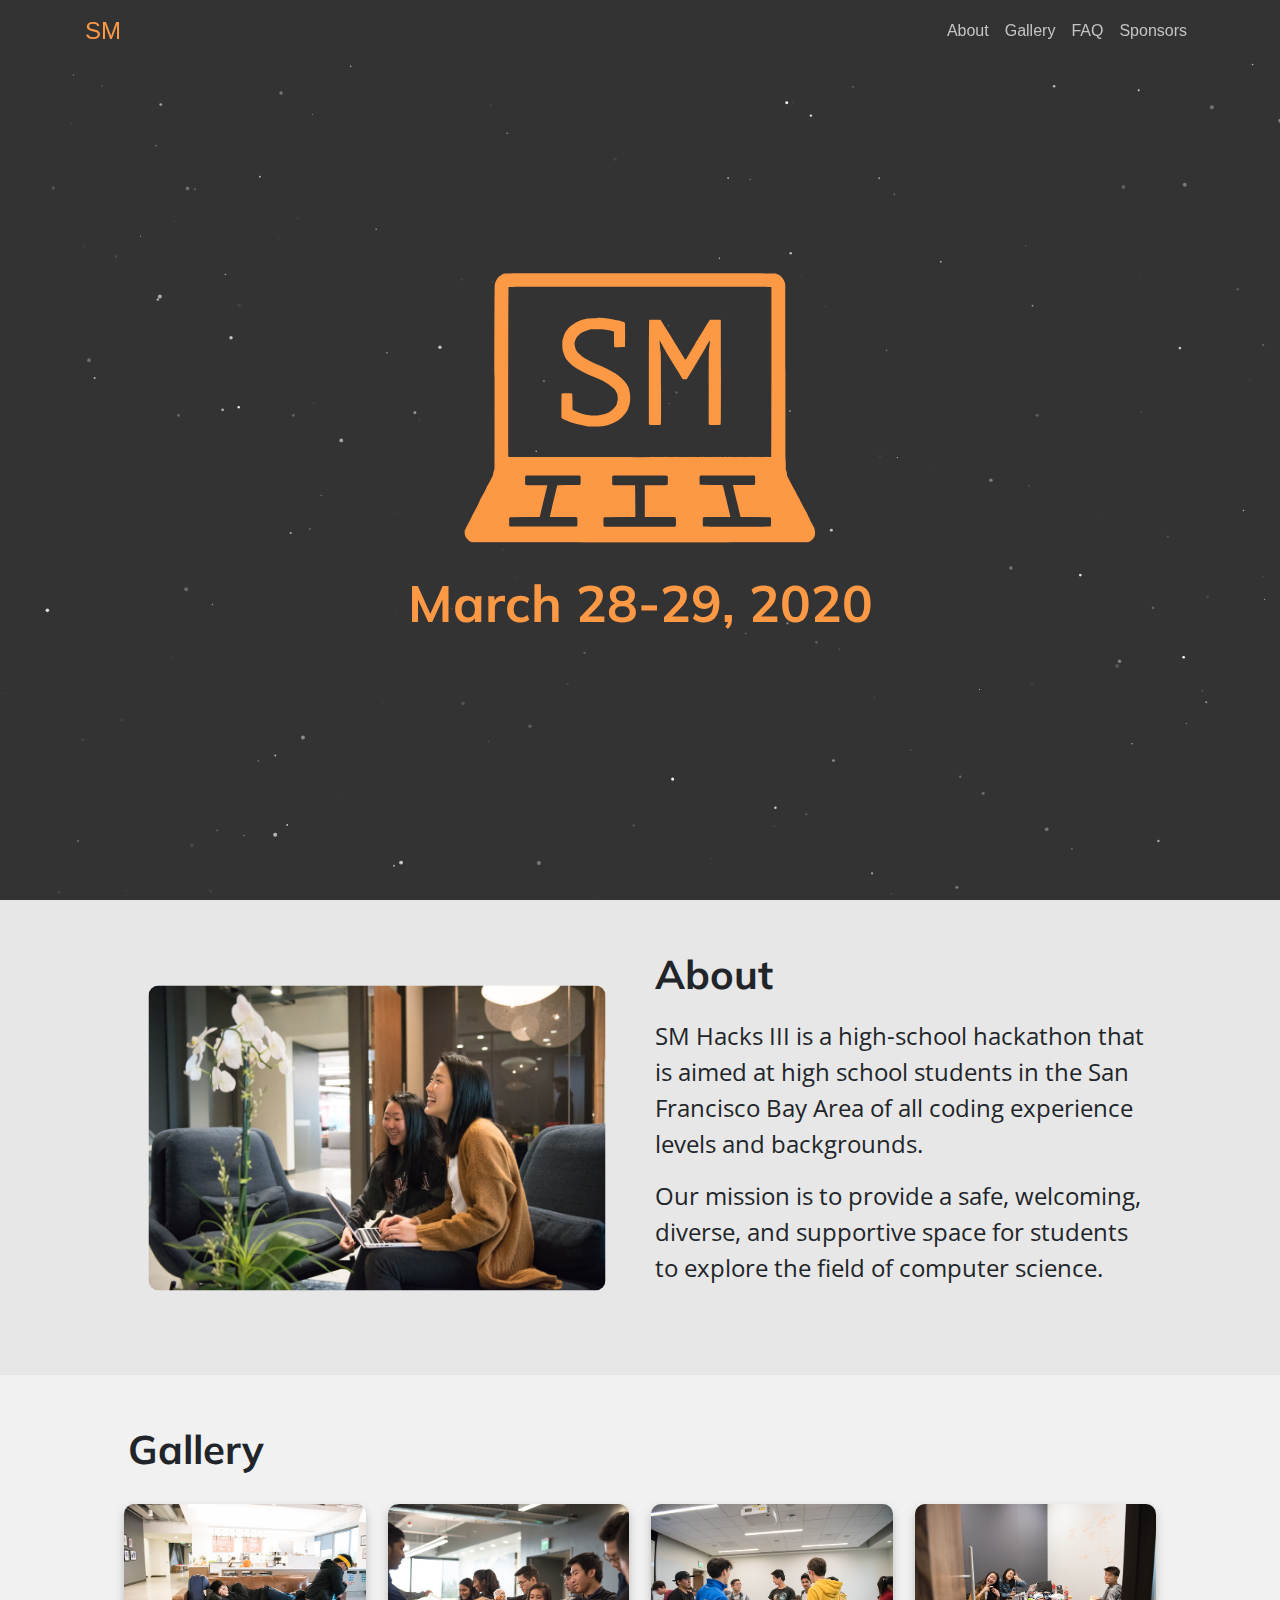
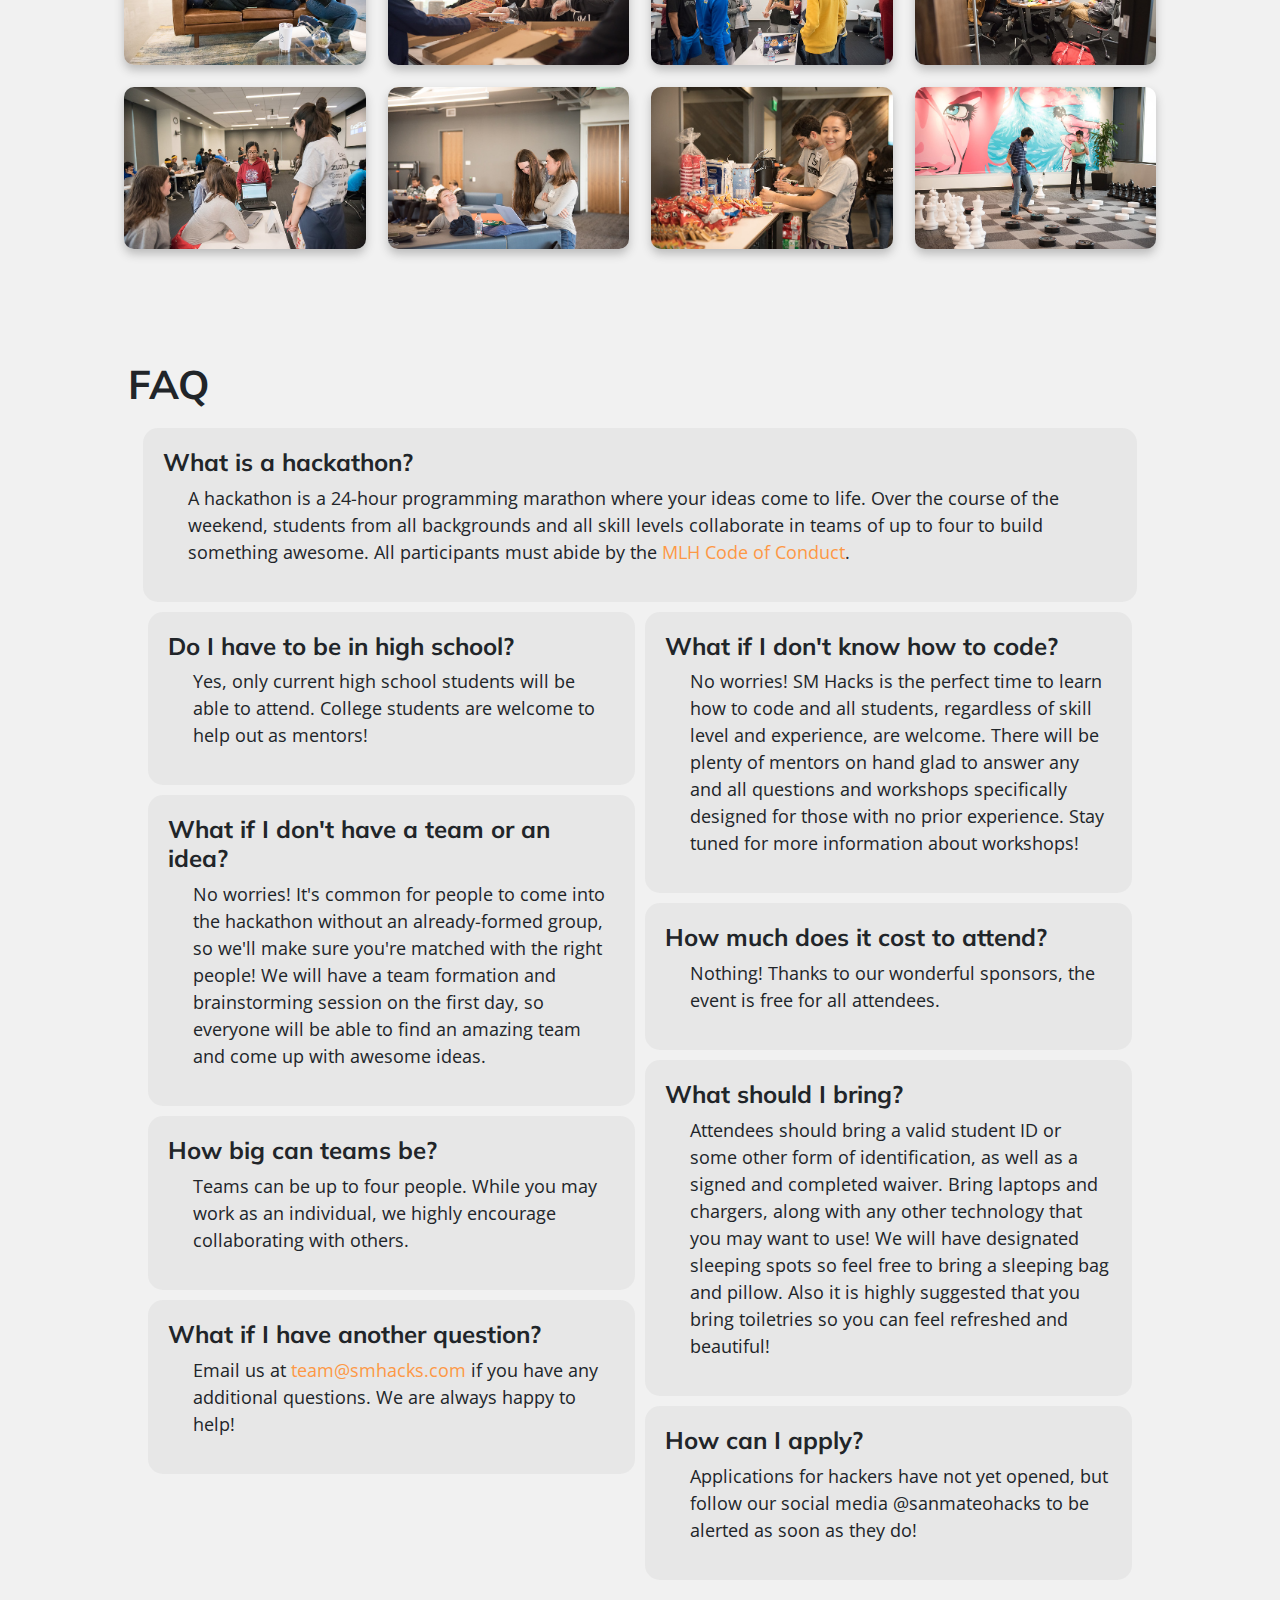
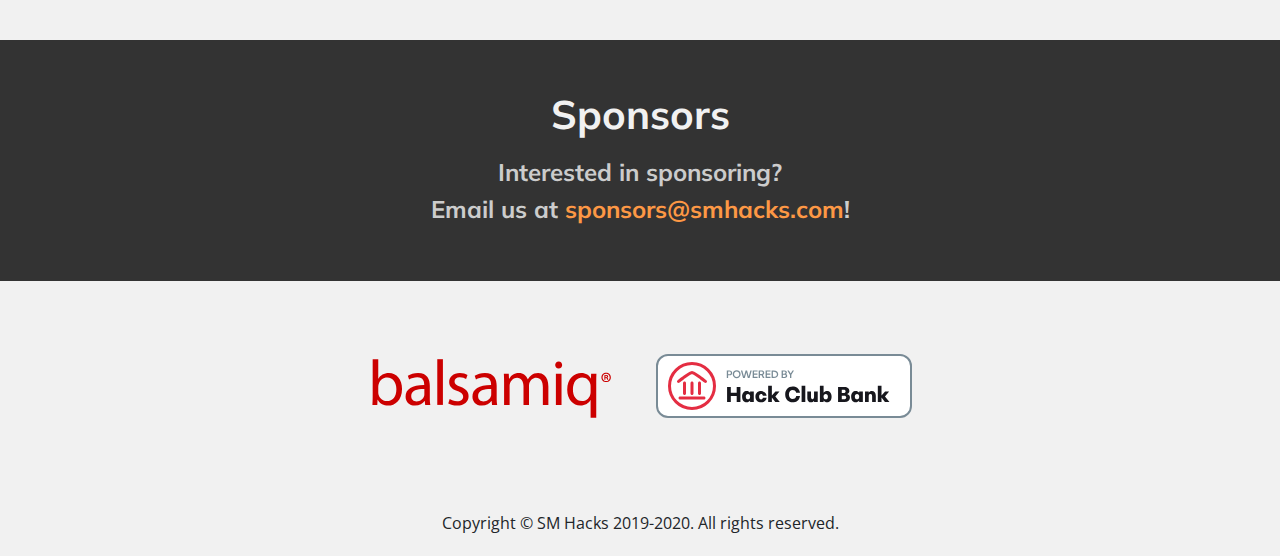
==== commit ea22acb9: "Update index.html" ====
--- a/index.html
+++ b/index.html
@@ -422,12 +422,16 @@
   <section id="sponsors-section">
     <a class="anchor" id="sponsors"></a>
     <div class="content-div">
-      <img class="img-fluid sponsor-logo-img"
-           src="assets/img/sponsors/balsamiq-logo.svg"
-           alt="Balsamiq"/>
-      <img class="img-fluid sponsor-logo-img"
-           src="assets/img/sponsors/hcb-logo.svg"
-           alt="HCB"/>
+      <a href="https://balsamiq.com/">
+        <img class="img-fluid sponsor-logo-img"
+             src="assets/img/sponsors/balsamiq-logo.svg"
+             alt="Balsamiq"/>
+      </a>
+      <a href="https://hackclub.com/bank/">
+        <img class="img-fluid sponsor-logo-img"
+             src="assets/img/sponsors/hcb-logo.svg"
+             alt="HCB"/>
+      </a>
     </div>
   </section>
 
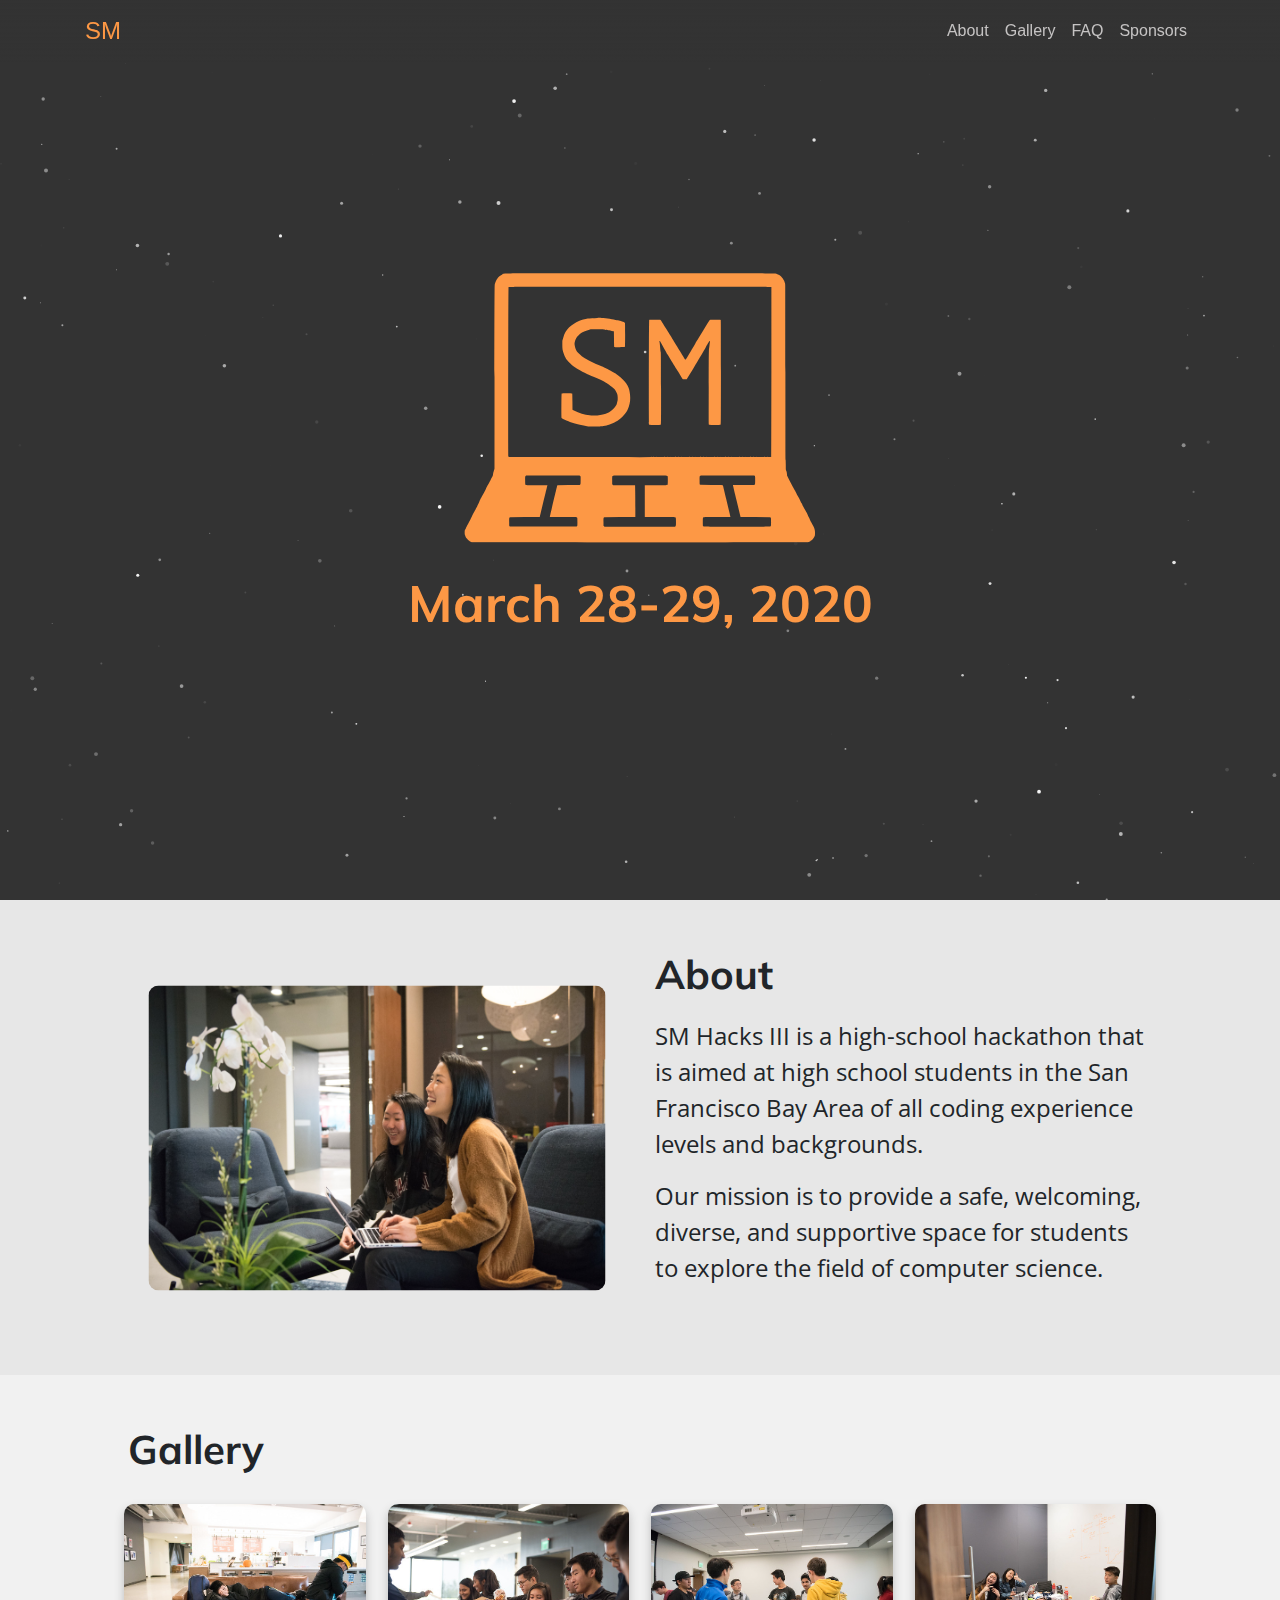
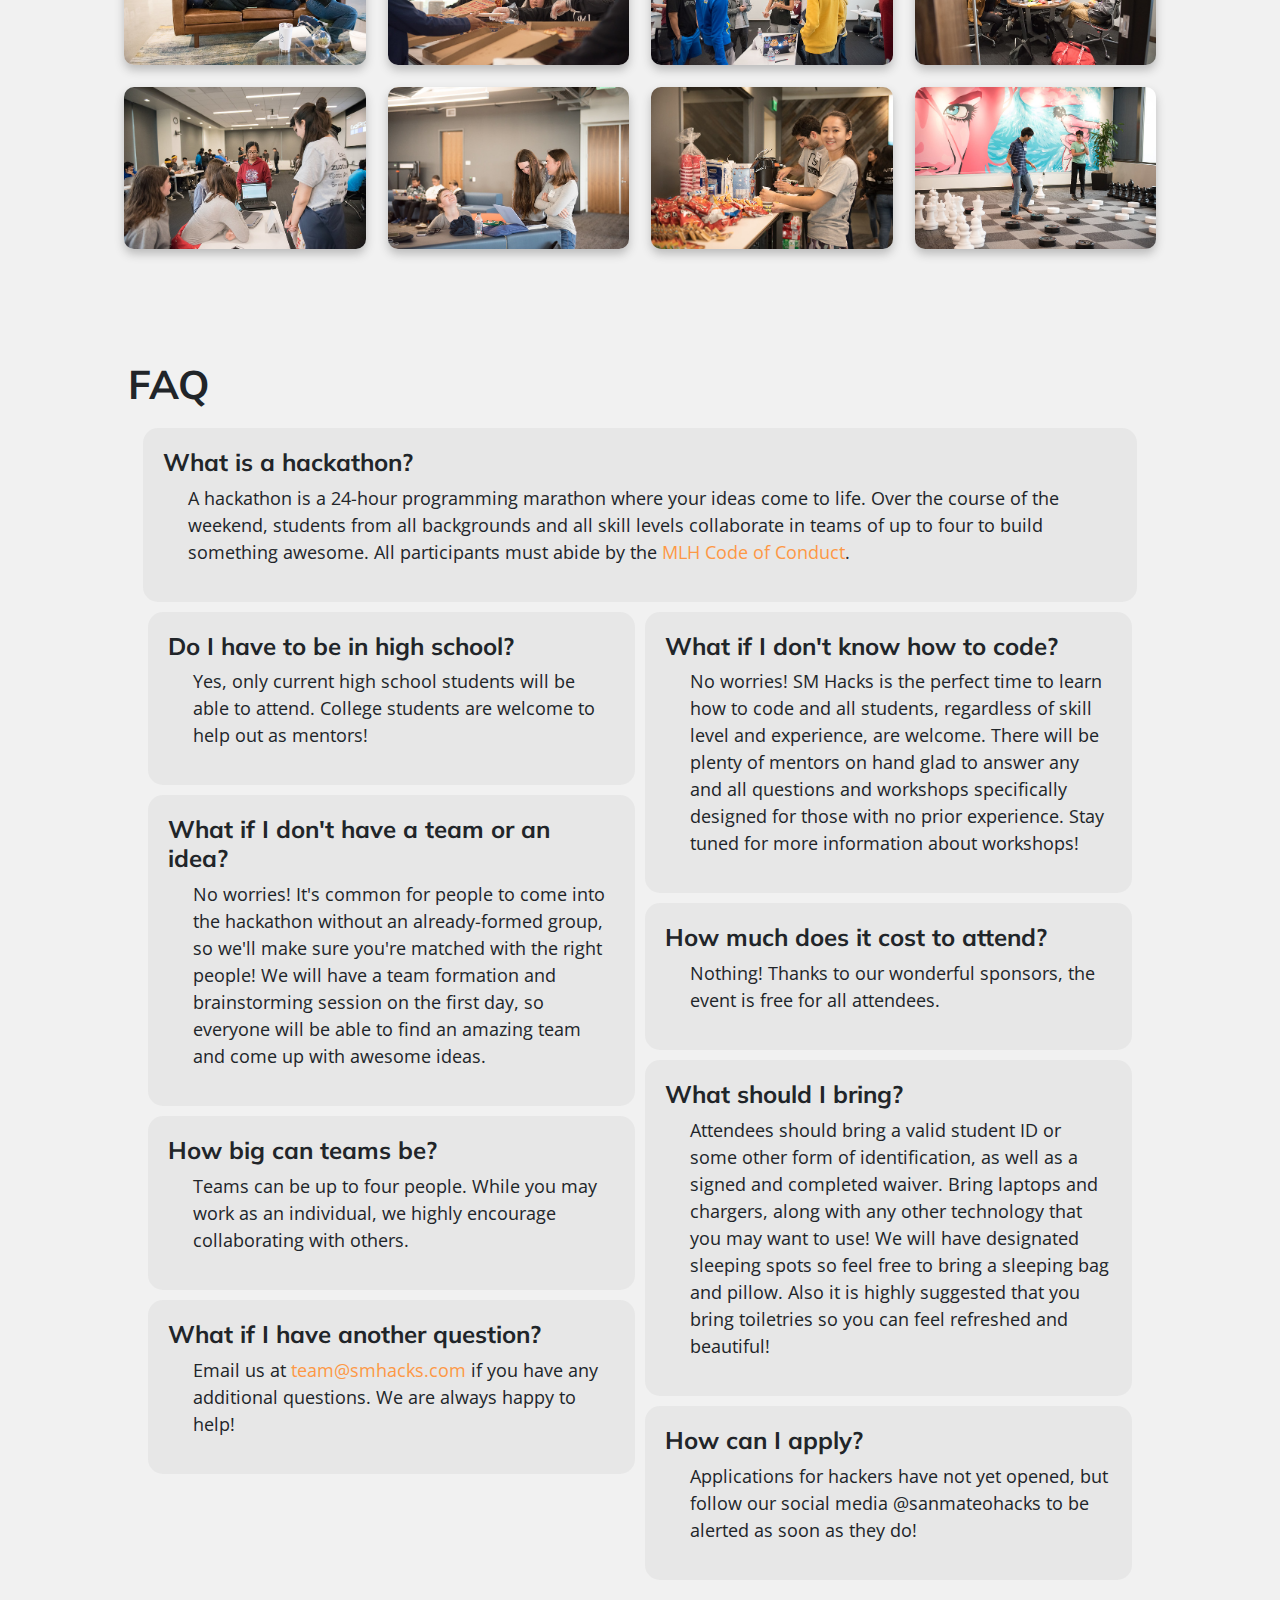
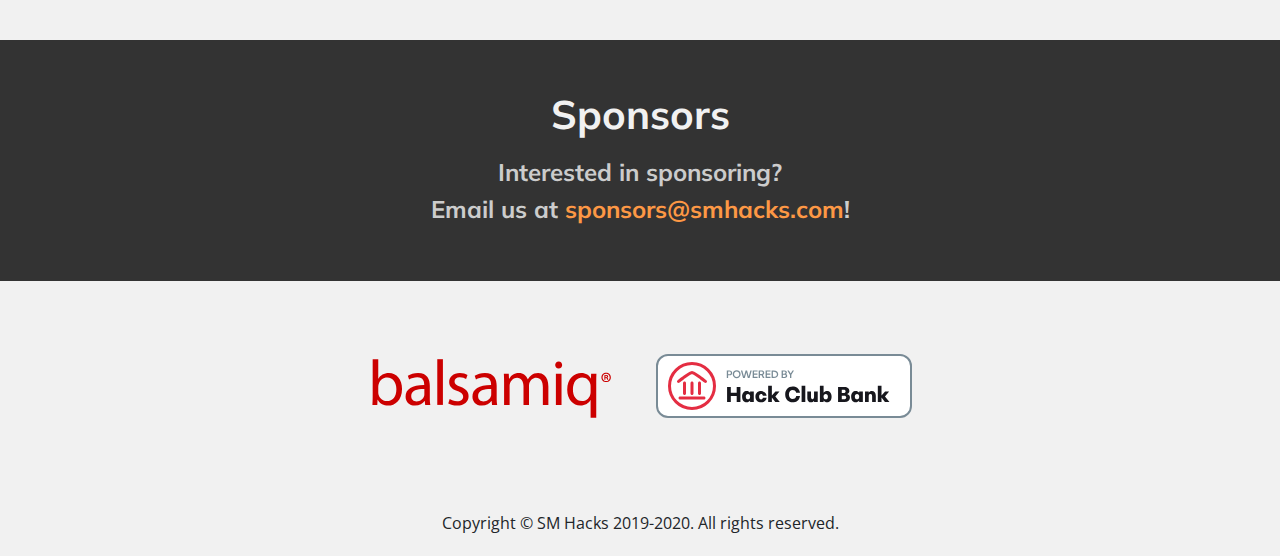
==== commit 666475db: "Update index.html" ====
--- a/index.html
+++ b/index.html
@@ -422,12 +422,12 @@
   <section id="sponsors-section">
     <a class="anchor" id="sponsors"></a>
     <div class="content-div">
-      <a href="https://balsamiq.com/">
+      <a href="https://balsamiq.com/" target="_blank">
         <img class="img-fluid sponsor-logo-img"
              src="assets/img/sponsors/balsamiq-logo.svg"
              alt="Balsamiq"/>
       </a>
-      <a href="https://hackclub.com/bank/">
+      <a href="https://hackclub.com/bank/" target="_blank">
         <img class="img-fluid sponsor-logo-img"
              src="assets/img/sponsors/hcb-logo.svg"
              alt="HCB"/>
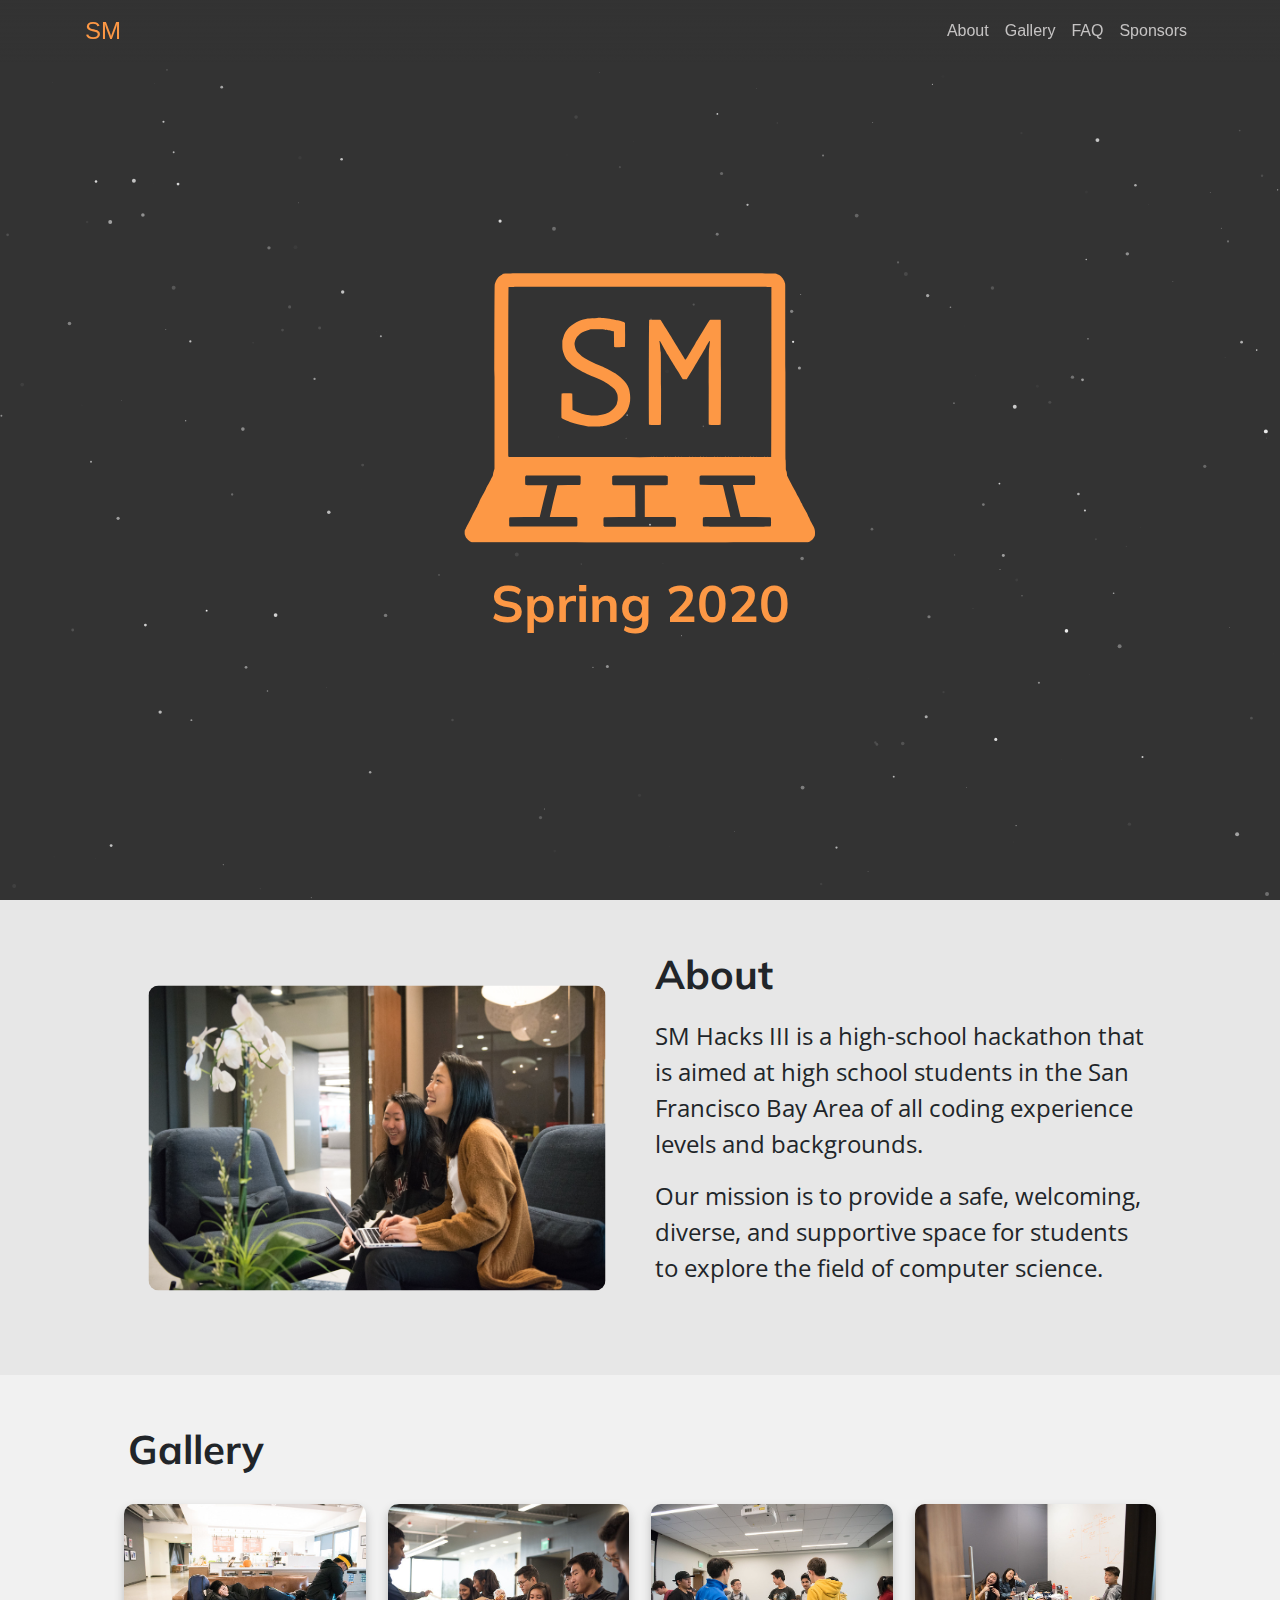
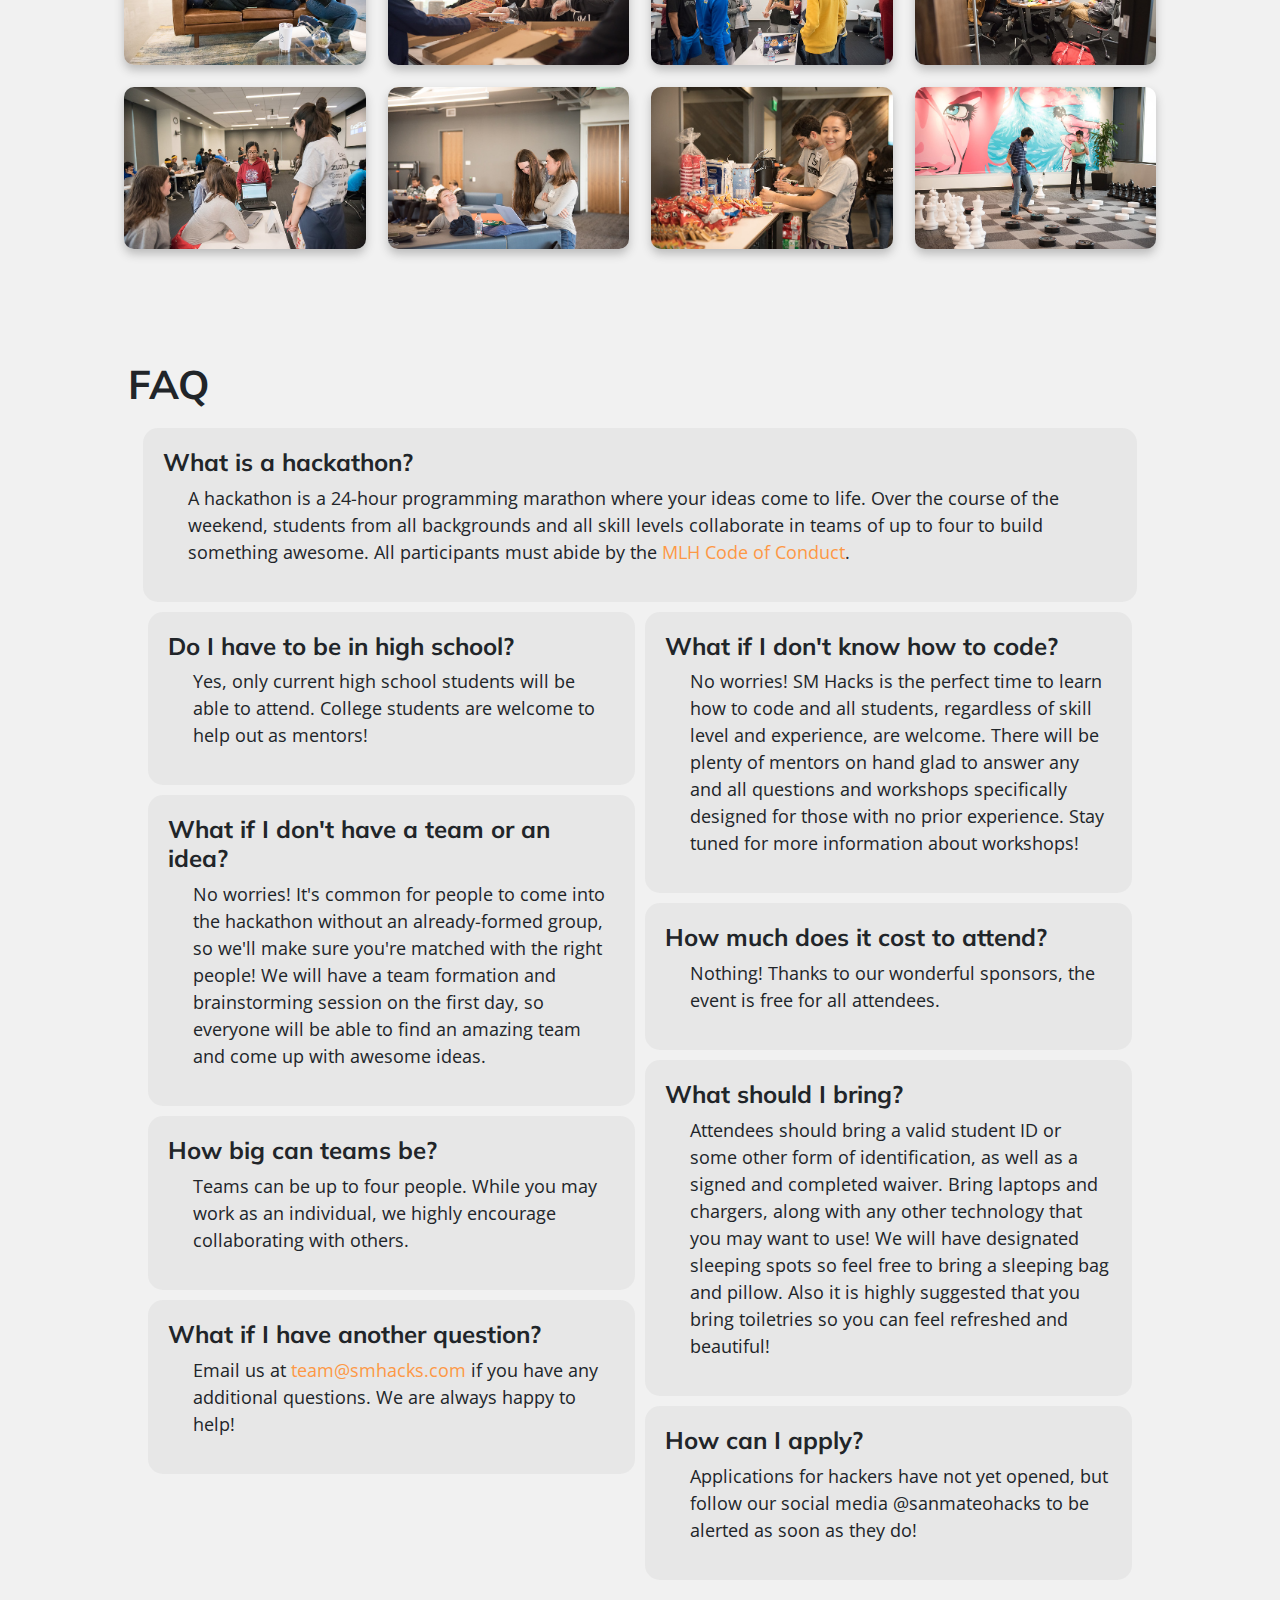
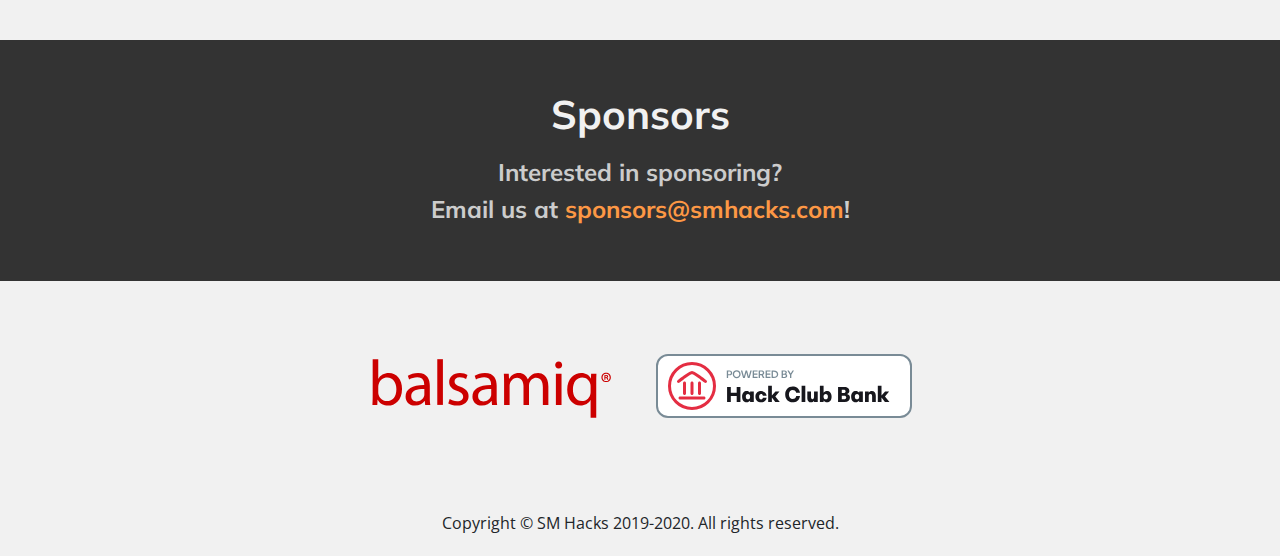
==== commit e967ce0d: "Changed date to Spring 2020" ====
--- a/index.html
+++ b/index.html
@@ -77,7 +77,7 @@
       <div id="logo-div" class="row">
         <img id="logo-img" src="assets/img/logo.svg" alt="Logo"/>
       </div>
-      <h1 class="top-info">March 28-29, 2020</h1>
+      <h1 class="top-info">Spring 2020</h1>
       <!--            <h2>Location TBD</h2>-->
     </div>
   </section>
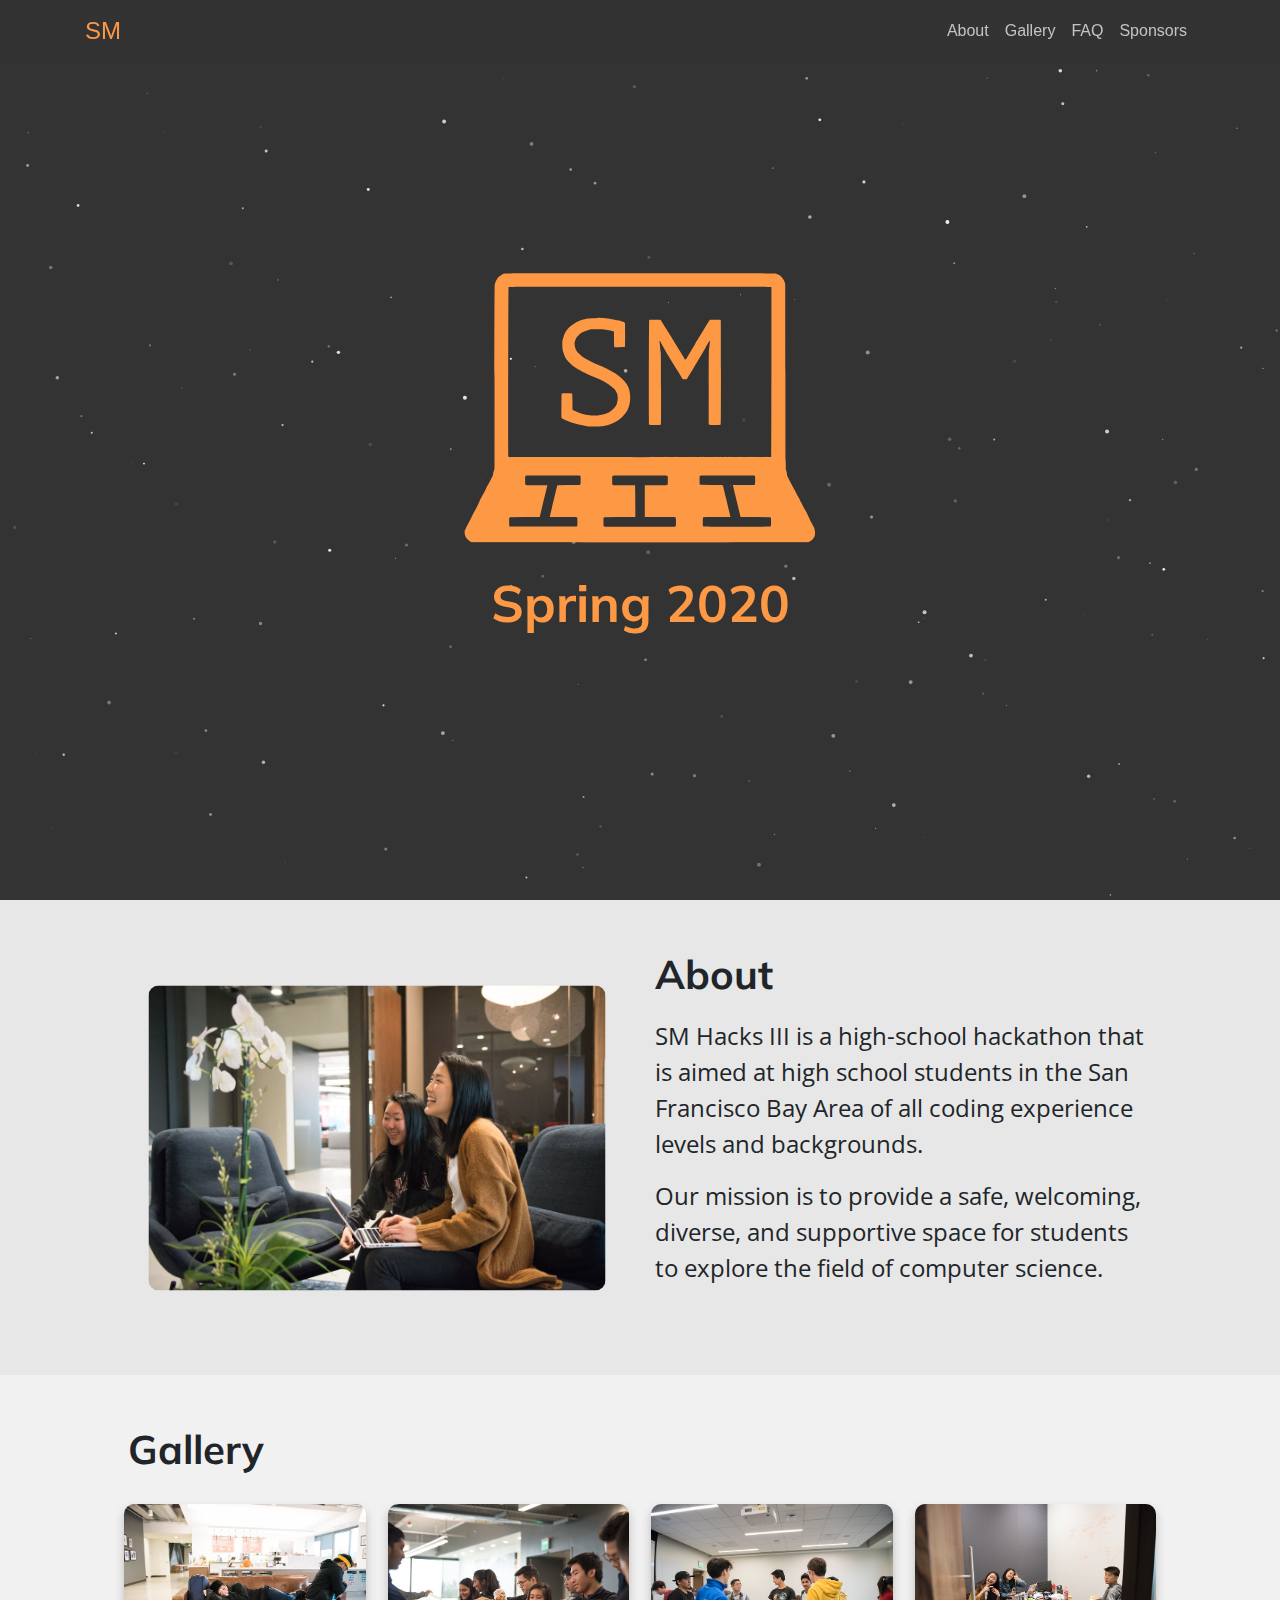
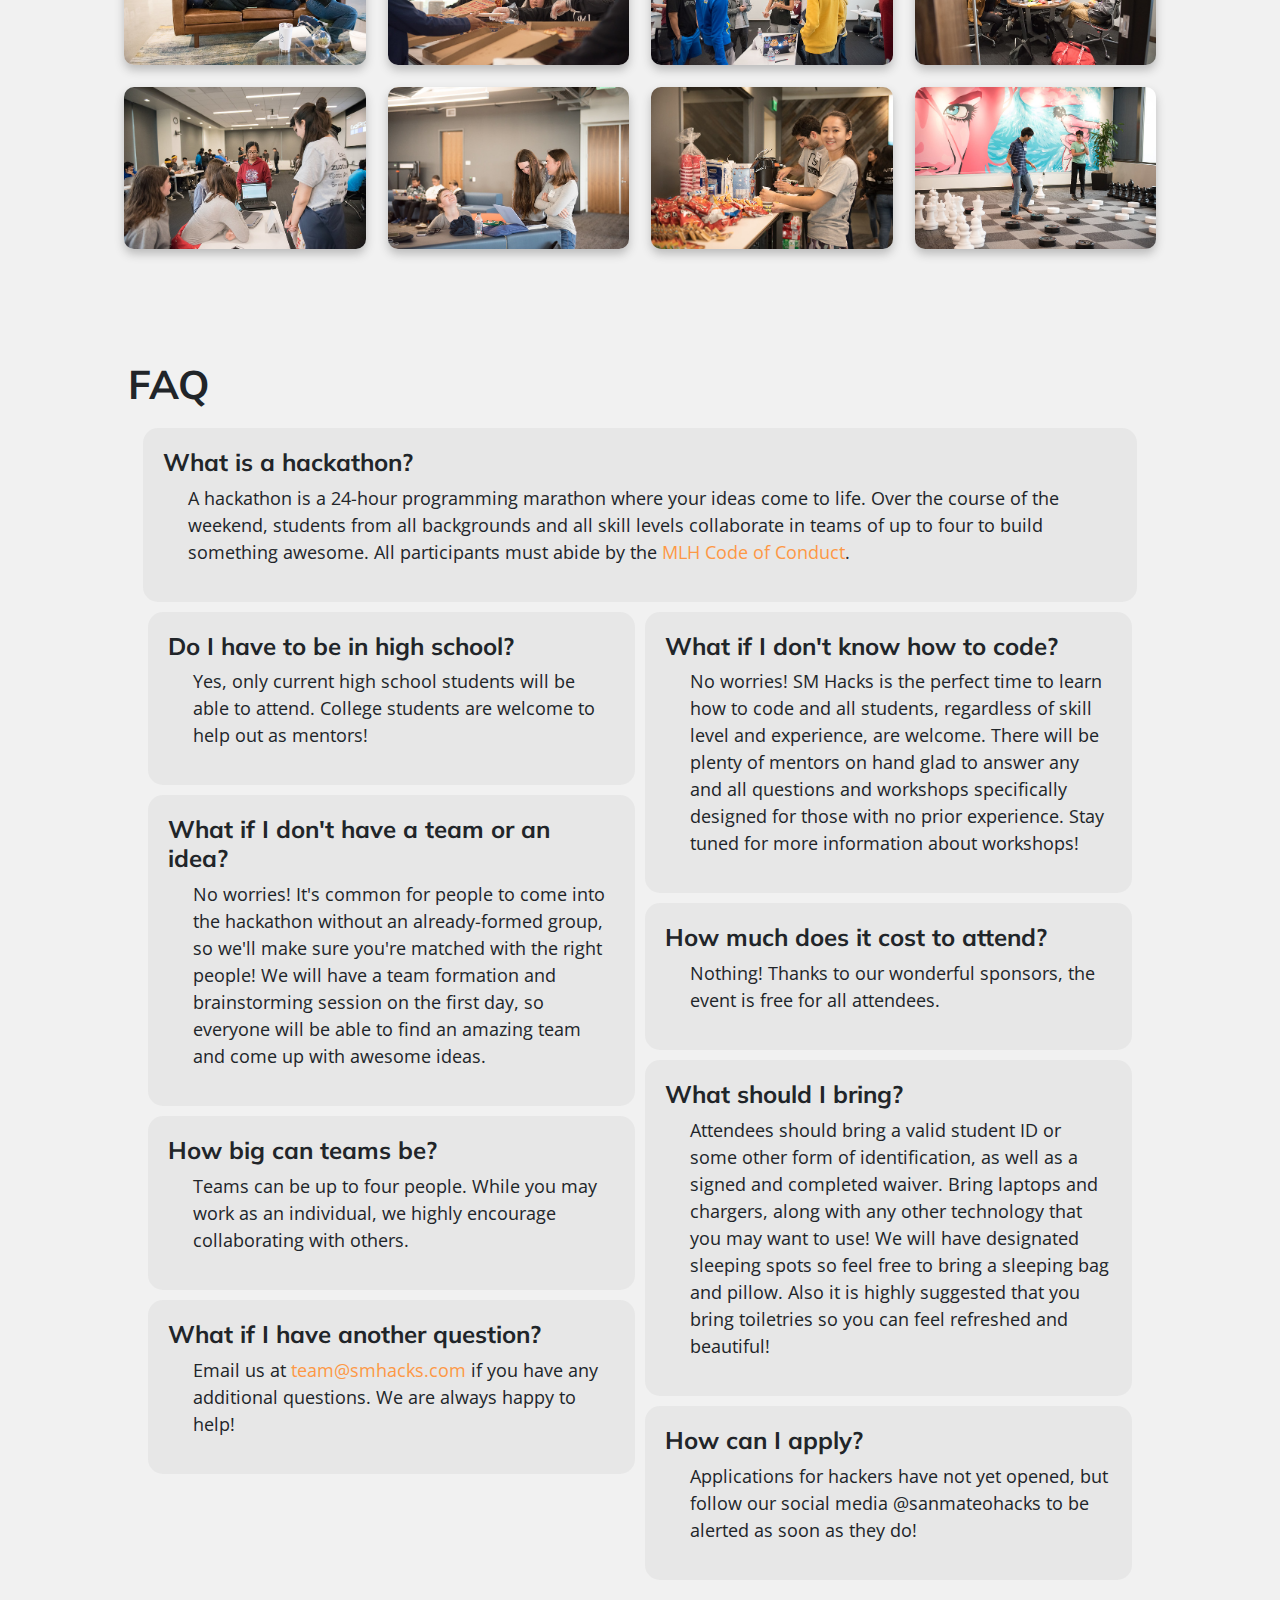
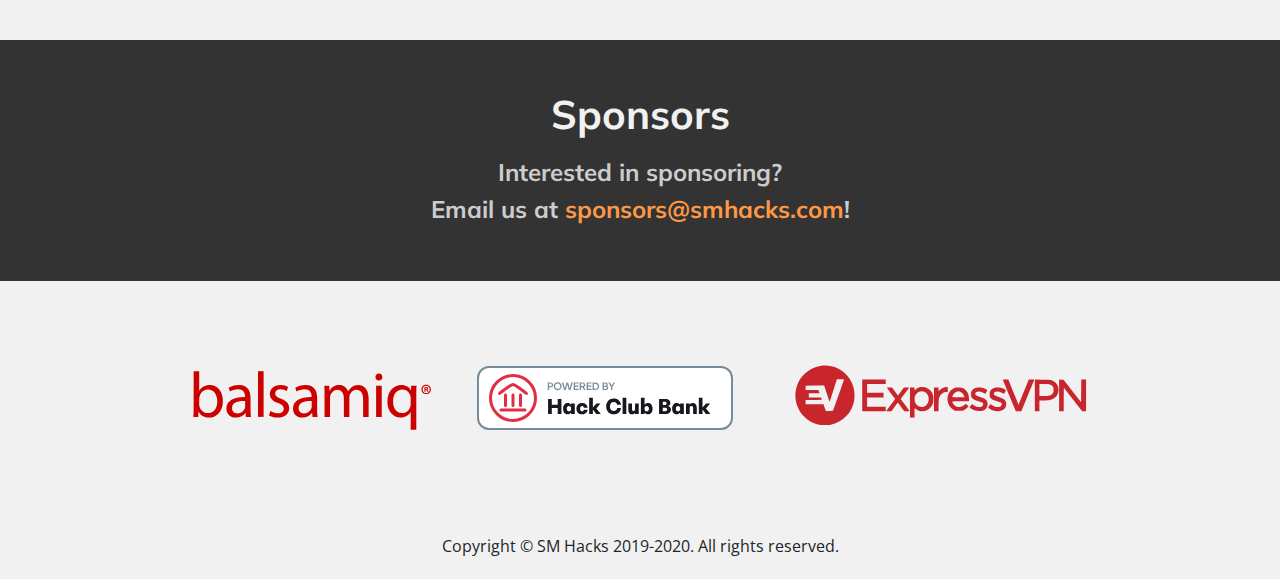
==== commit 18a8ab65: "Added ExpressVPN Logo" ====
--- a/index.html
+++ b/index.html
@@ -432,6 +432,12 @@
              src="assets/img/sponsors/hcb-logo.svg"
              alt="HCB"/>
       </a>
+      <a href="https://www.expressvpn.com/what-is-vpn" target="_blank">
+        <img class="img-fluid sponsor-logo-img"
+             src="assets/img/sponsors/expressvpn.svg"
+             alt="ExpressVPN"
+             />
+      </a>
     </div>
   </section>
 
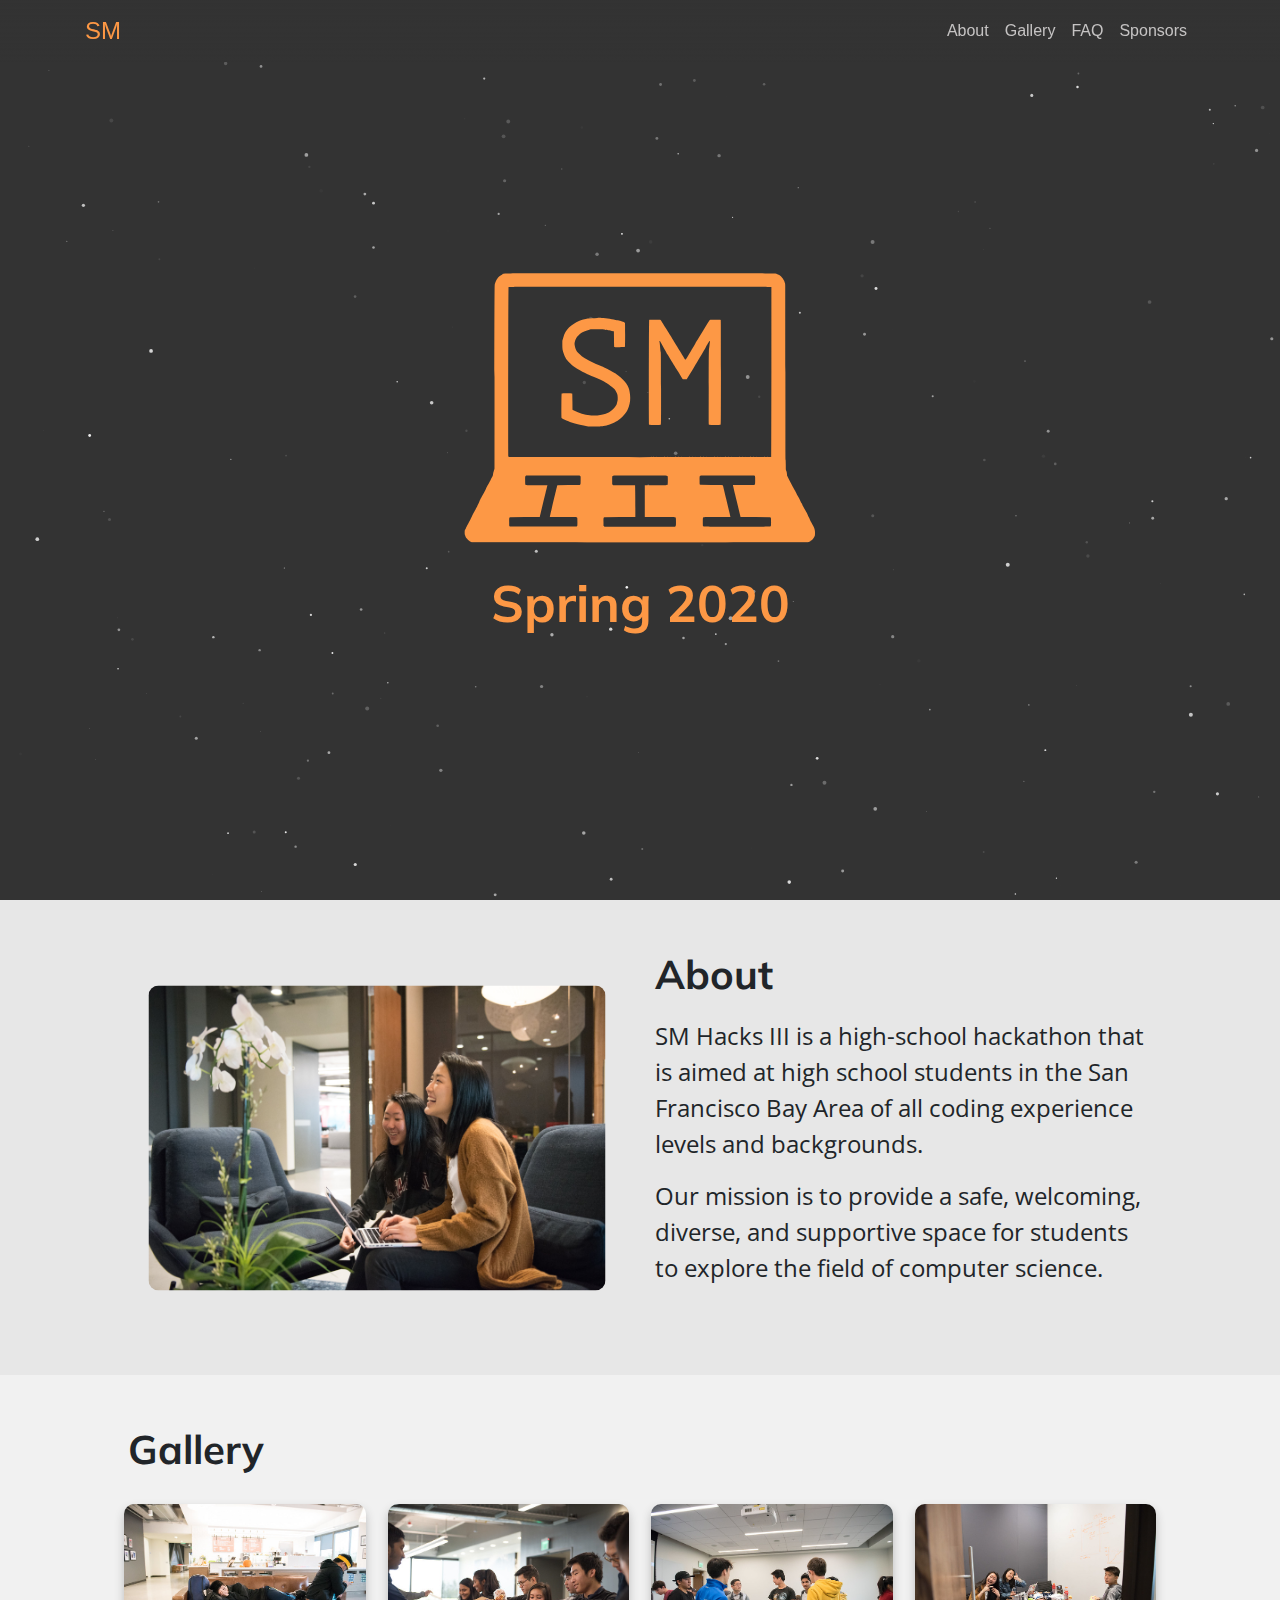
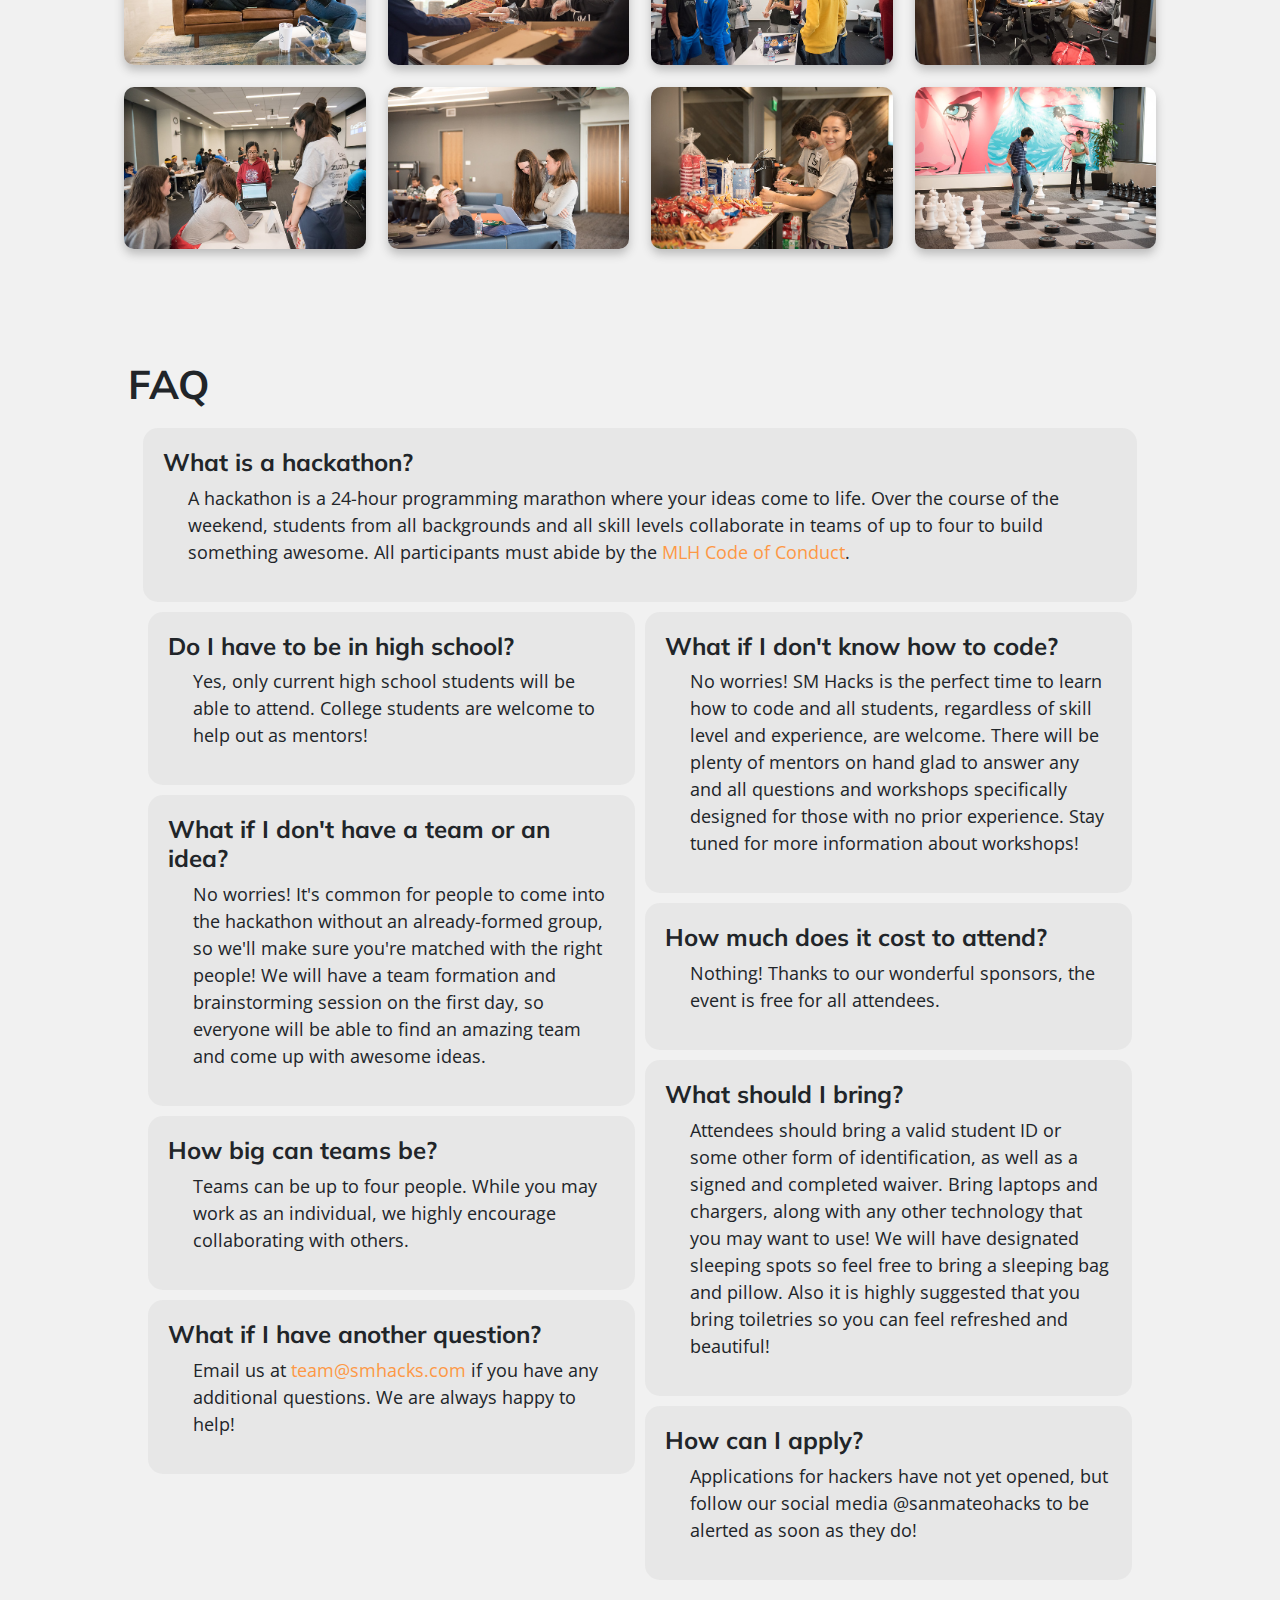
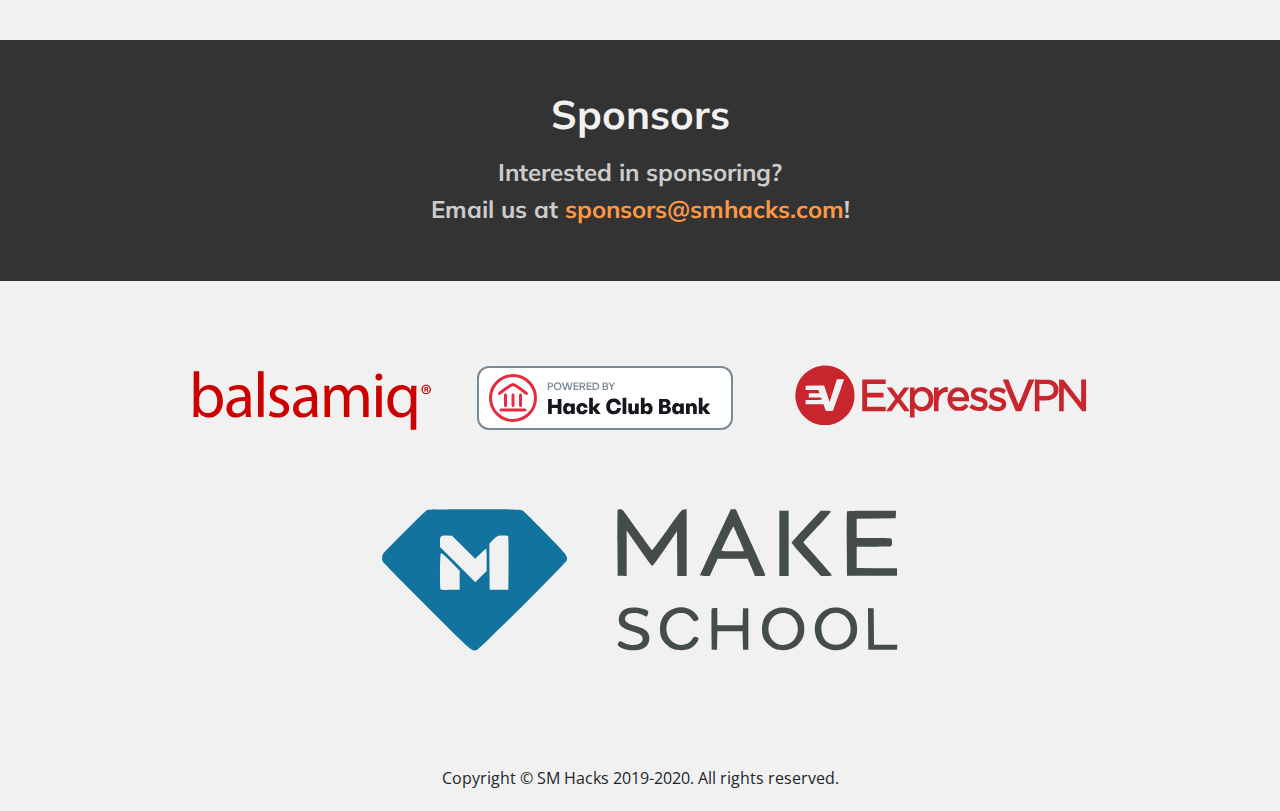
==== commit 223a4b09: "Added MakeSchool Logo" ====
--- a/index.html
+++ b/index.html
@@ -435,8 +435,12 @@
       <a href="https://www.expressvpn.com/what-is-vpn" target="_blank">
         <img class="img-fluid sponsor-logo-img"
              src="assets/img/sponsors/expressvpn.svg"
-             alt="ExpressVPN"
-             />
+             alt="ExpressVPN"/>
+      </a>
+      <a href="https://www.makeschool.com/" target="_blank">
+        <img class="img-fluid sponsor-logo-img"
+             src="assets/img/sponsors/MakeSchool.svg"
+             alt="MakeSchool"/>
       </a>
     </div>
   </section>
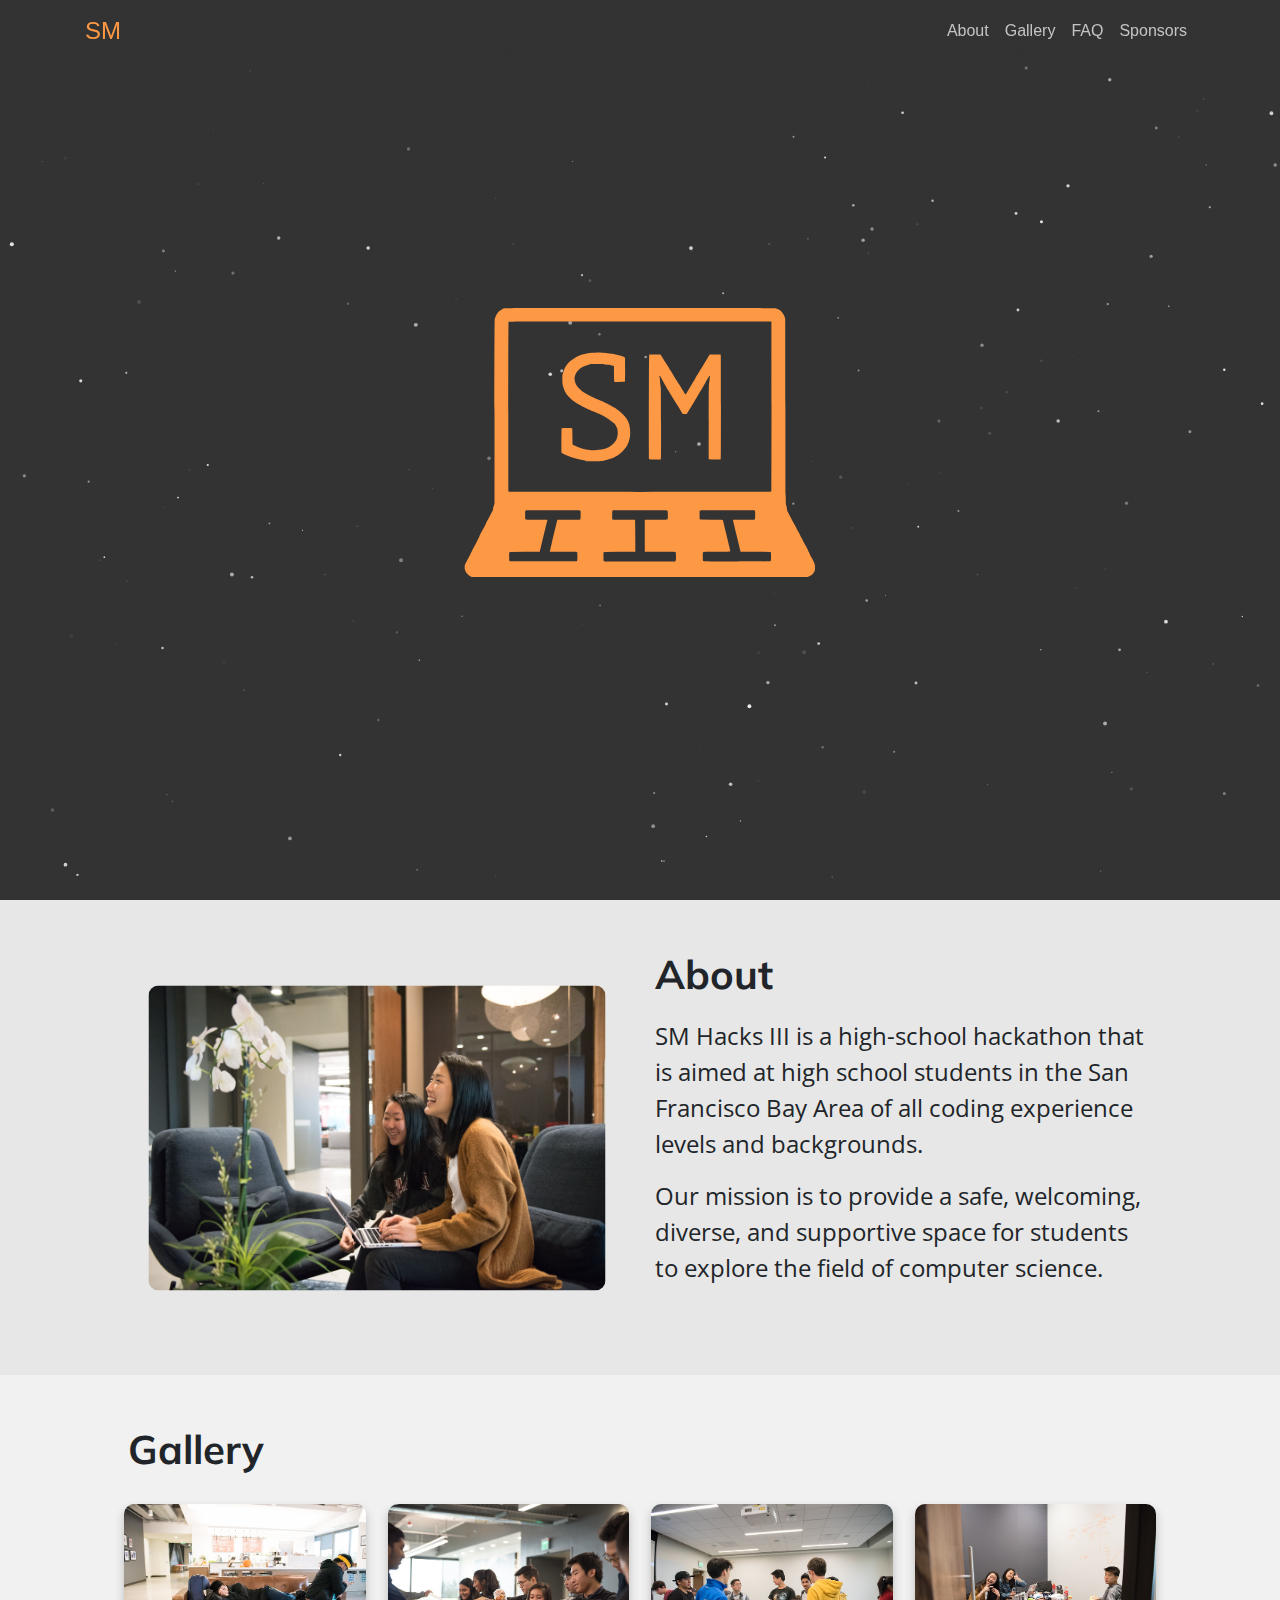
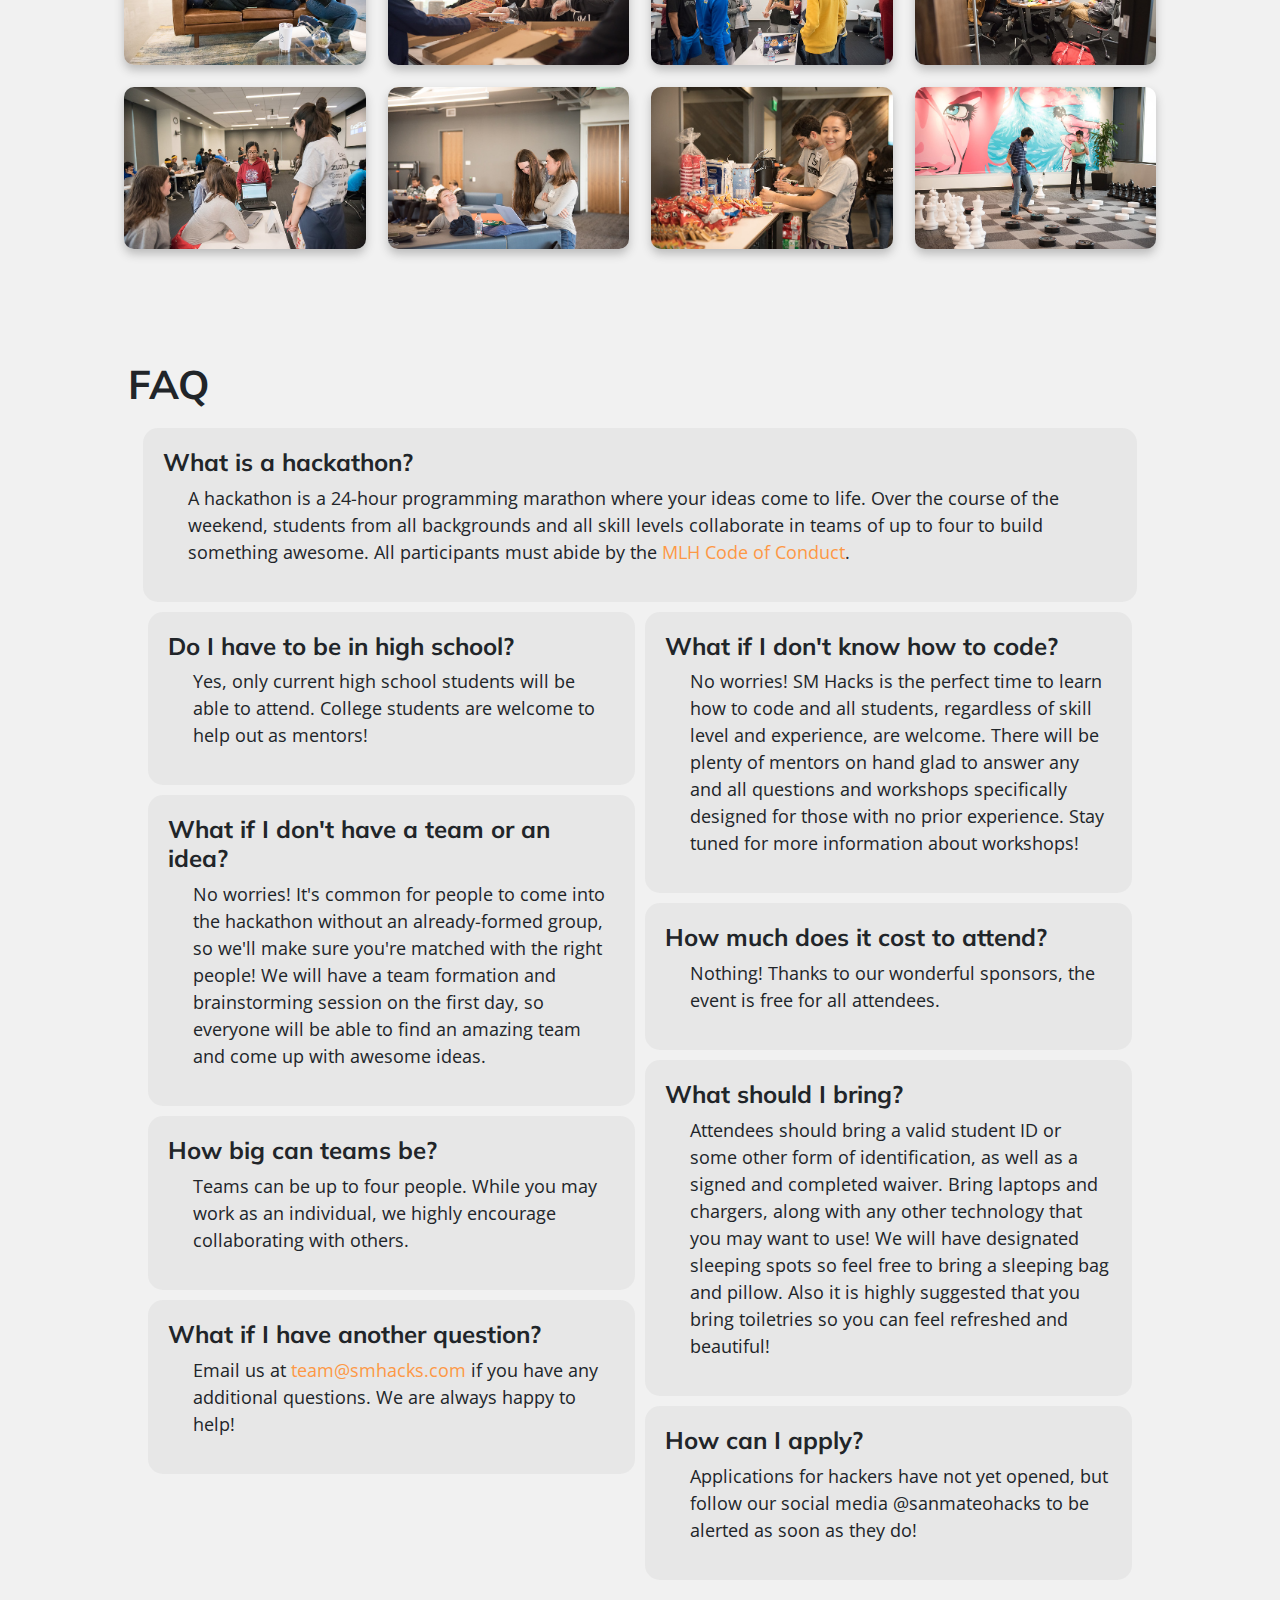
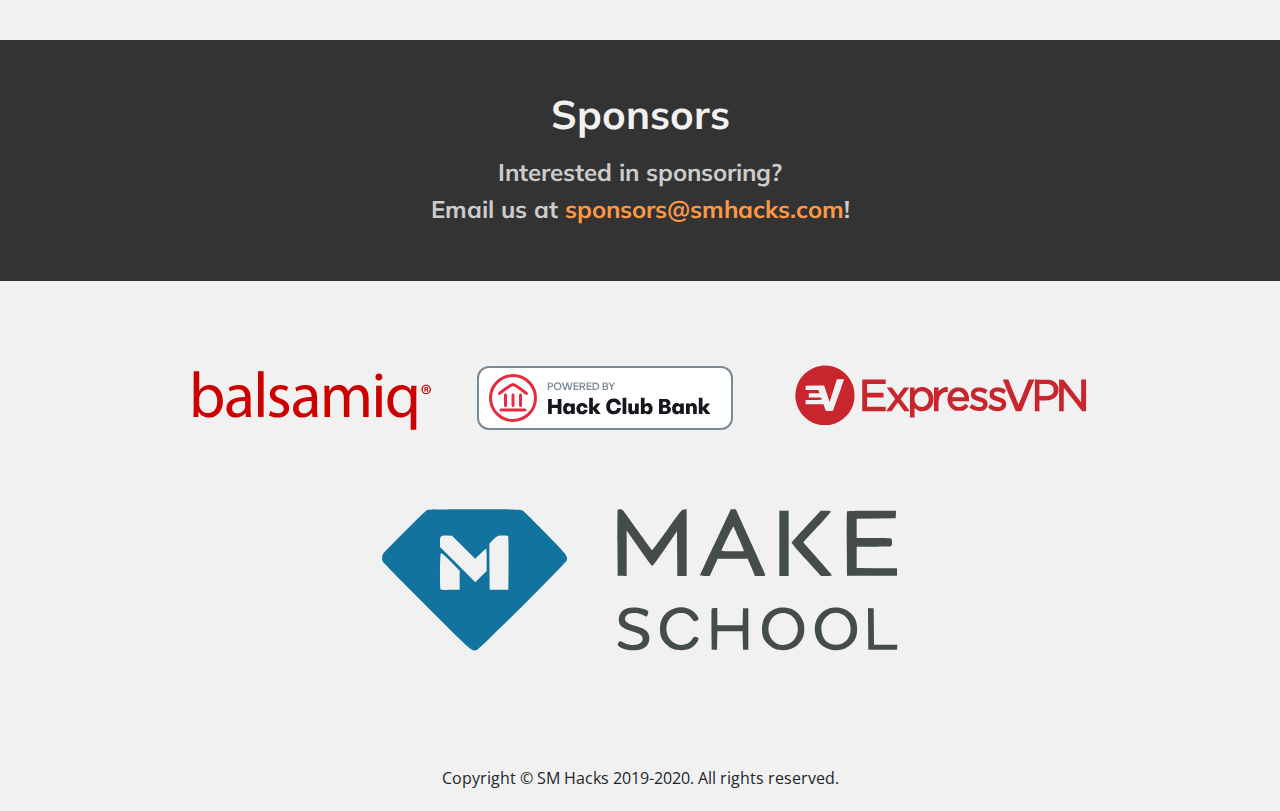
==== commit e86ab610: "Update index.html" ====
--- a/index.html
+++ b/index.html
@@ -77,7 +77,7 @@
       <div id="logo-div" class="row">
         <img id="logo-img" src="assets/img/logo.svg" alt="Logo"/>
       </div>
-      <h1 class="top-info">Spring 2020</h1>
+<!--       <h1 class="top-info">Spring 2020</h1> -->
       <!--            <h2>Location TBD</h2>-->
     </div>
   </section>
